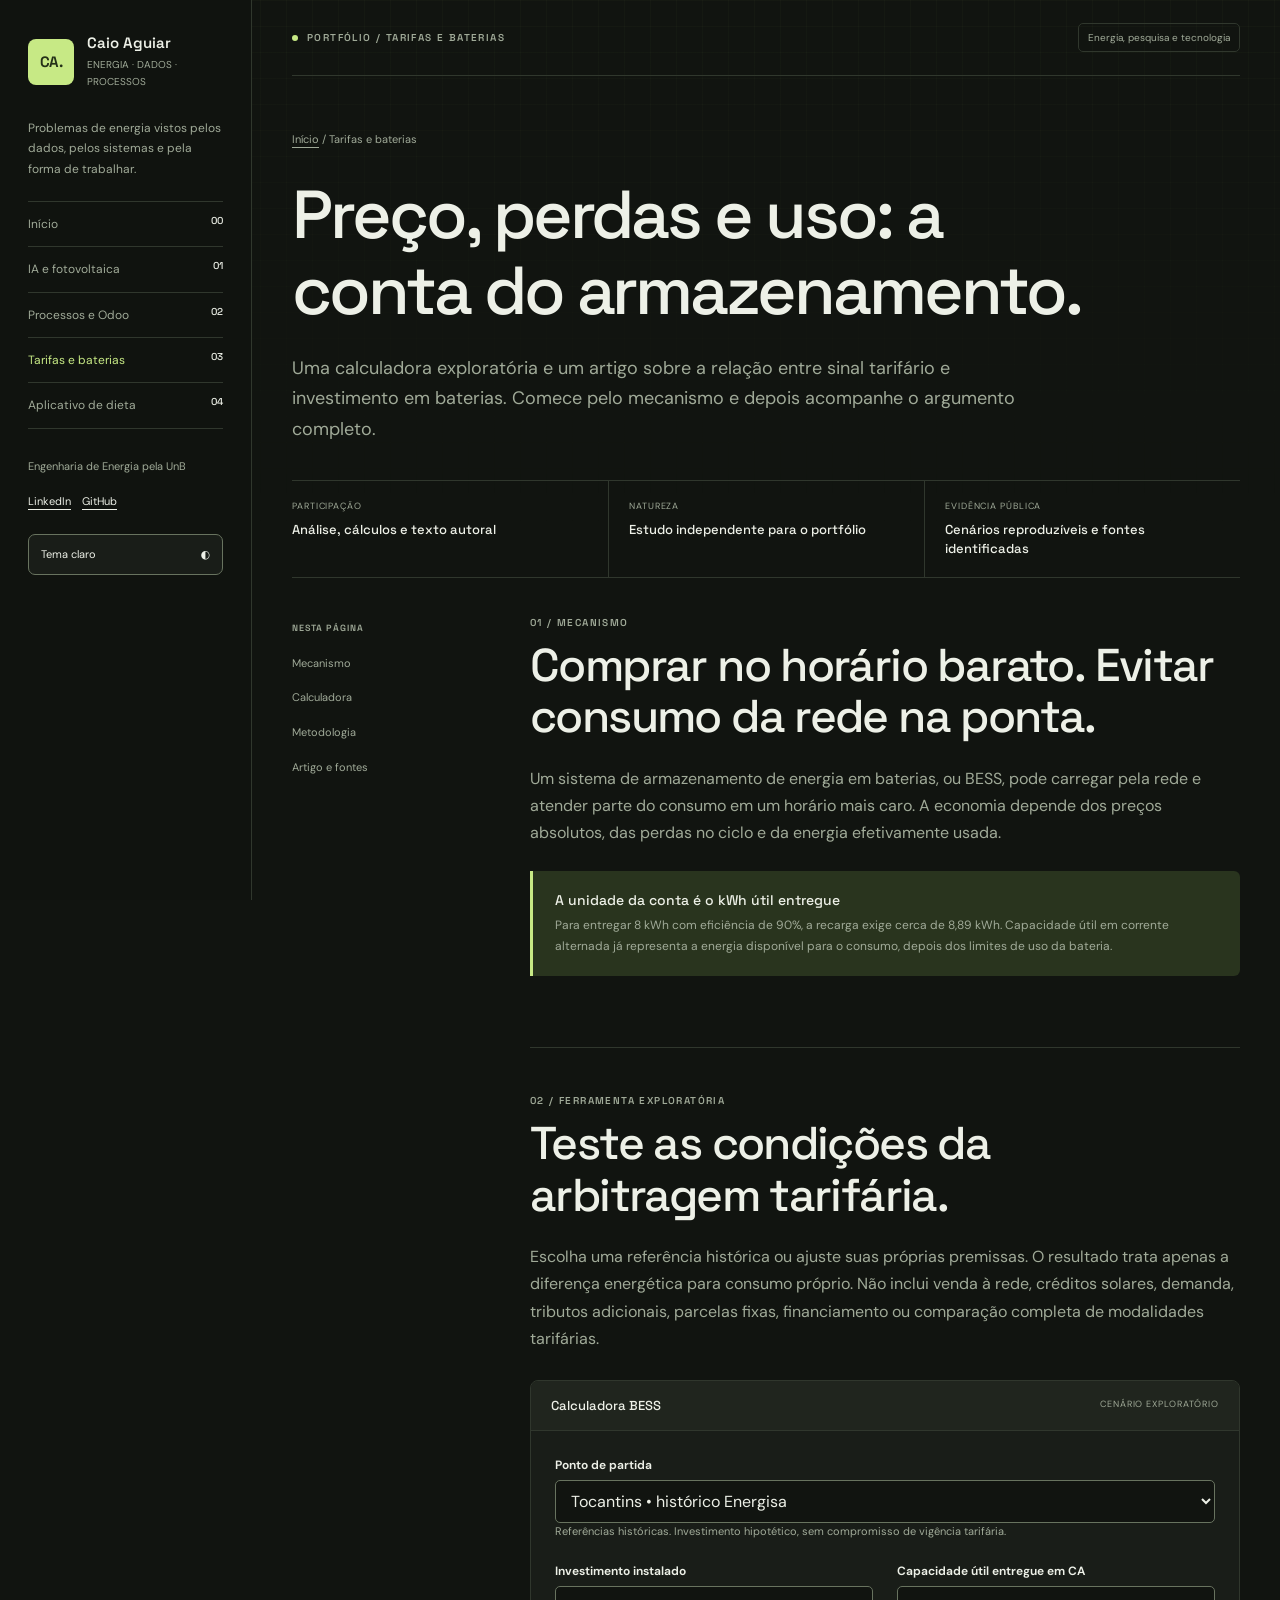
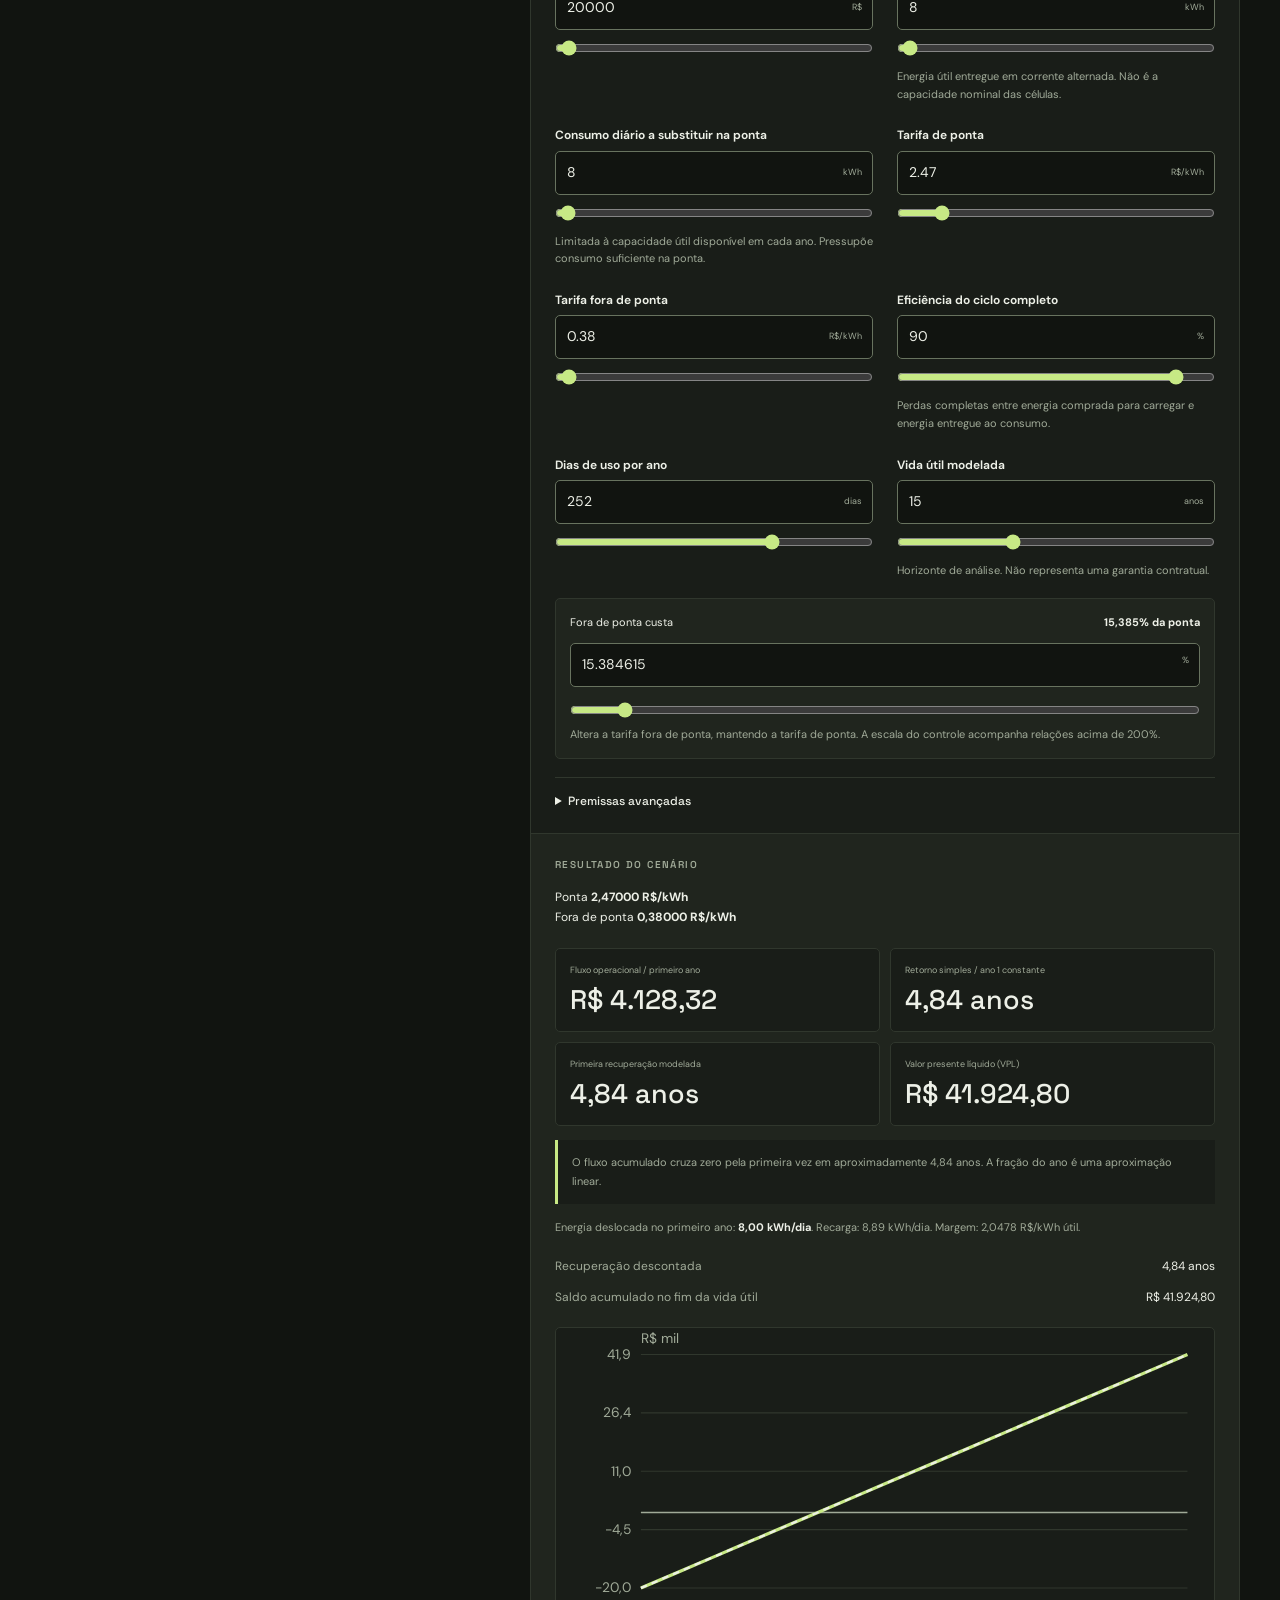
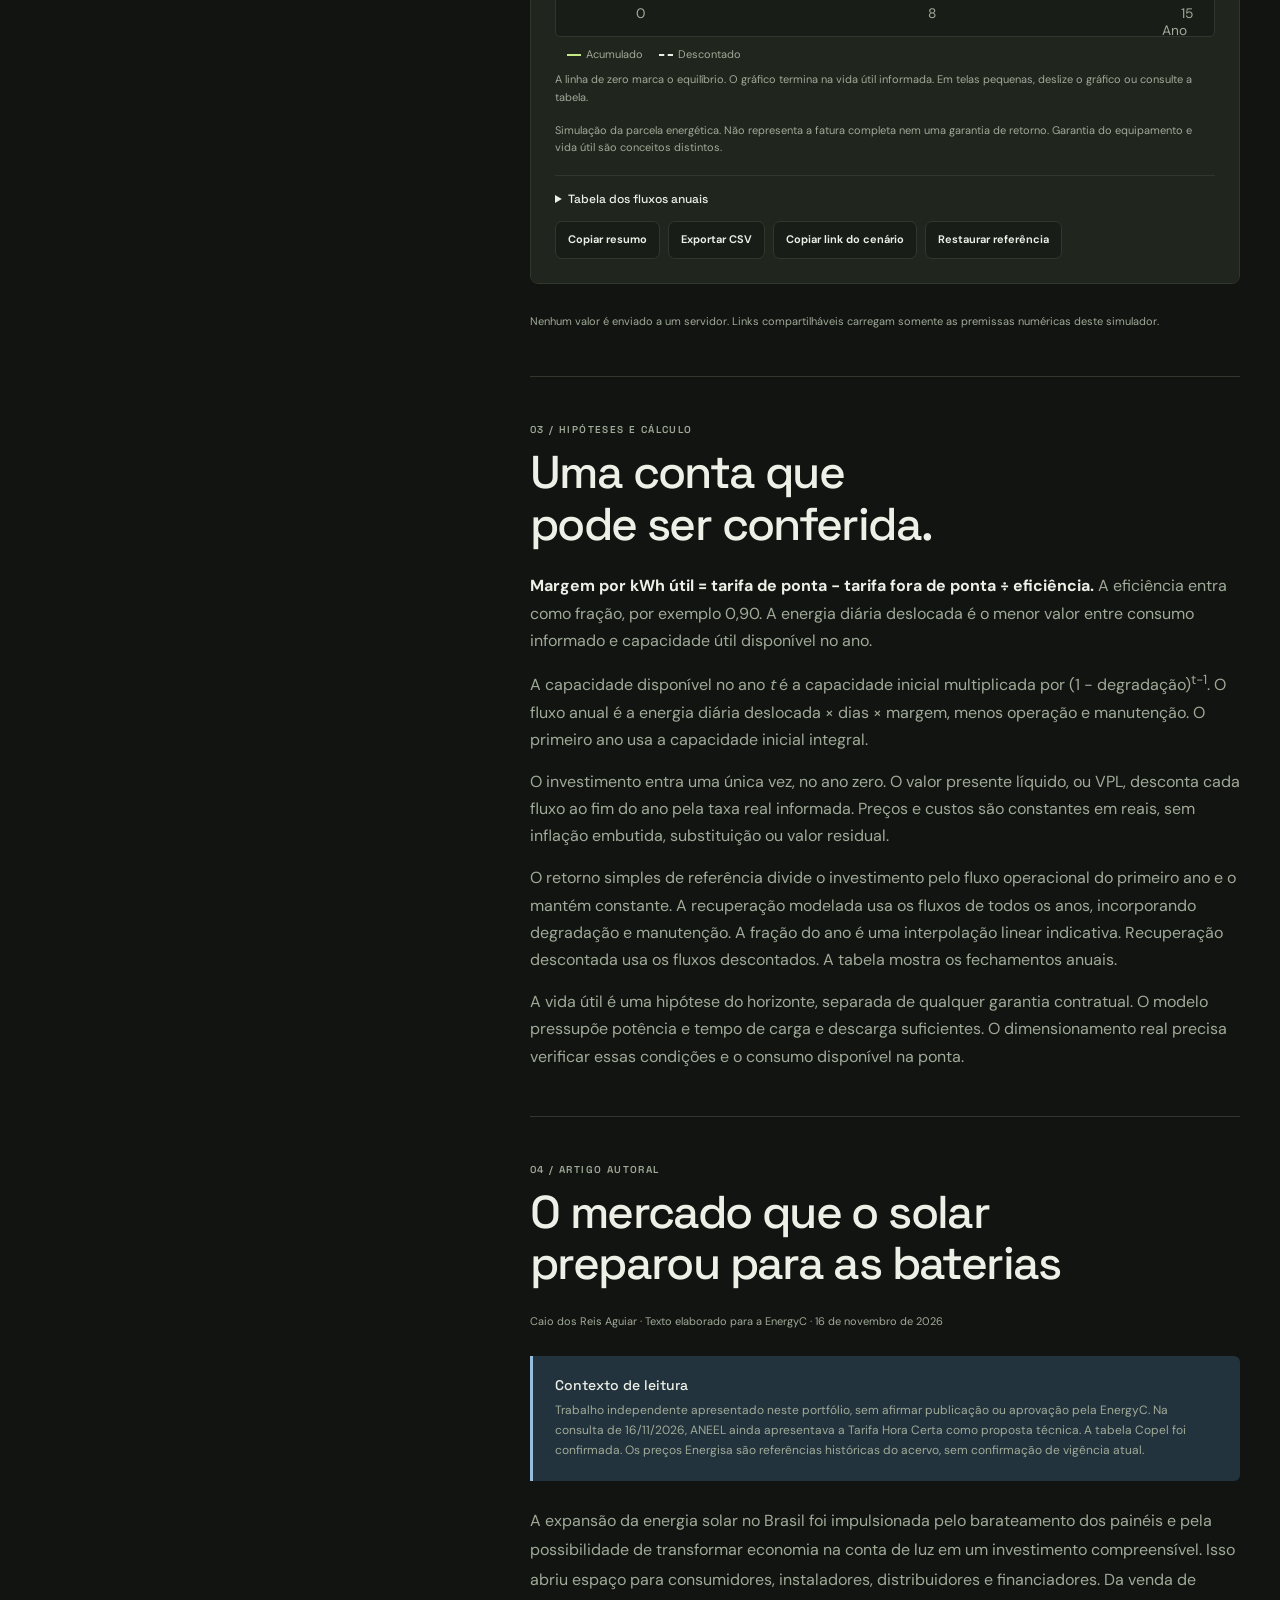
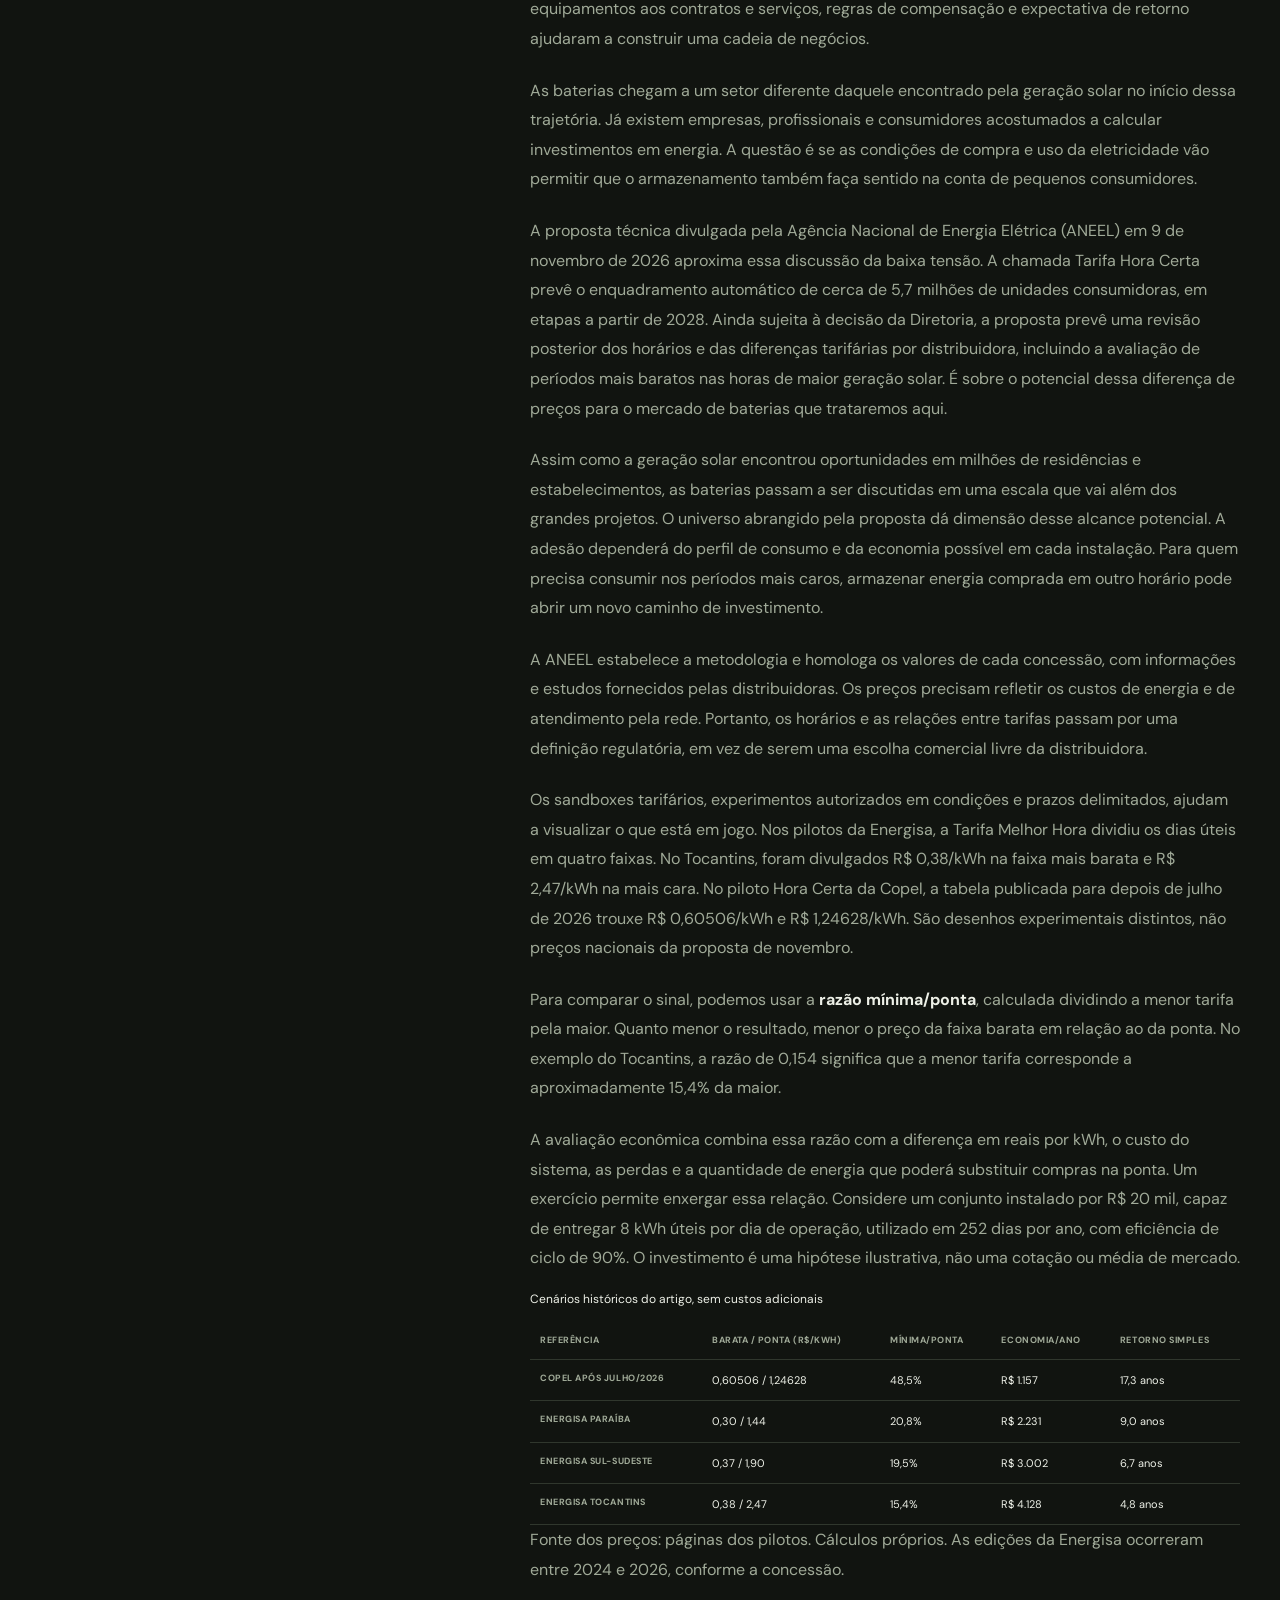
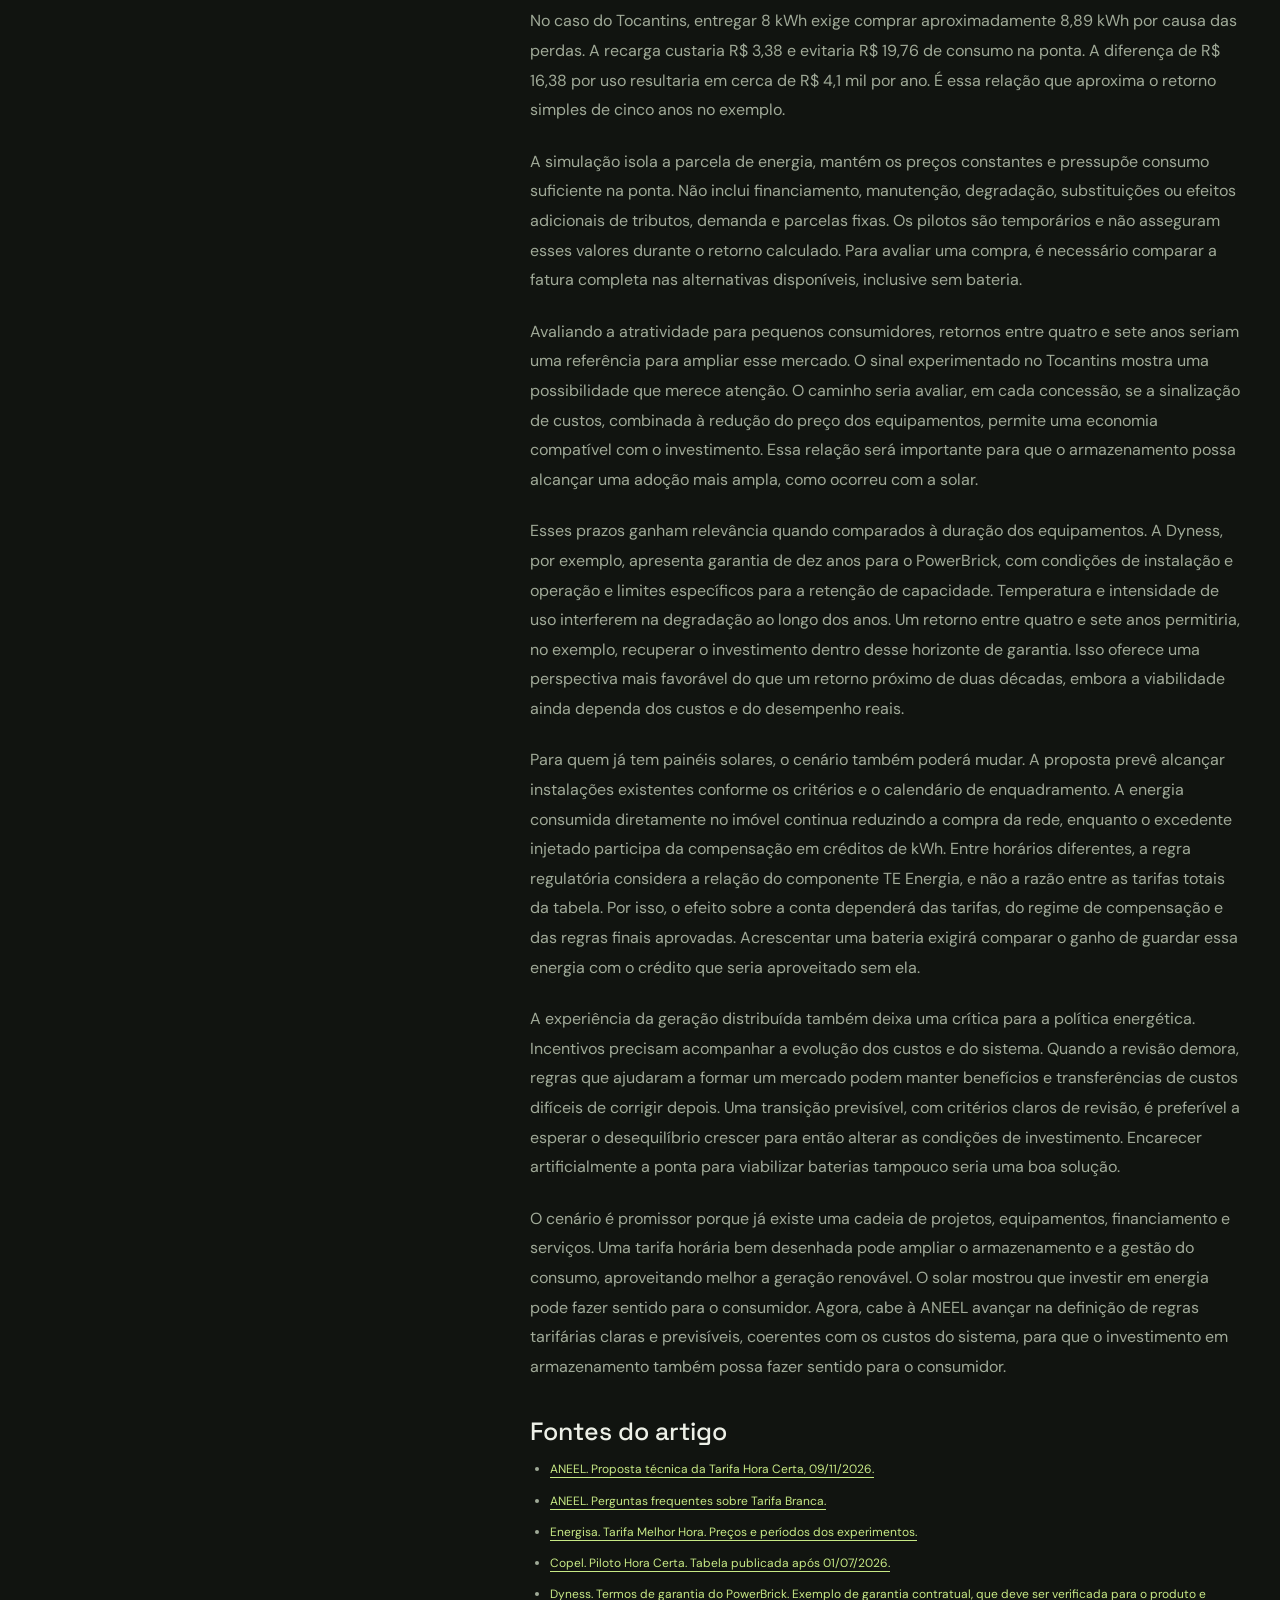
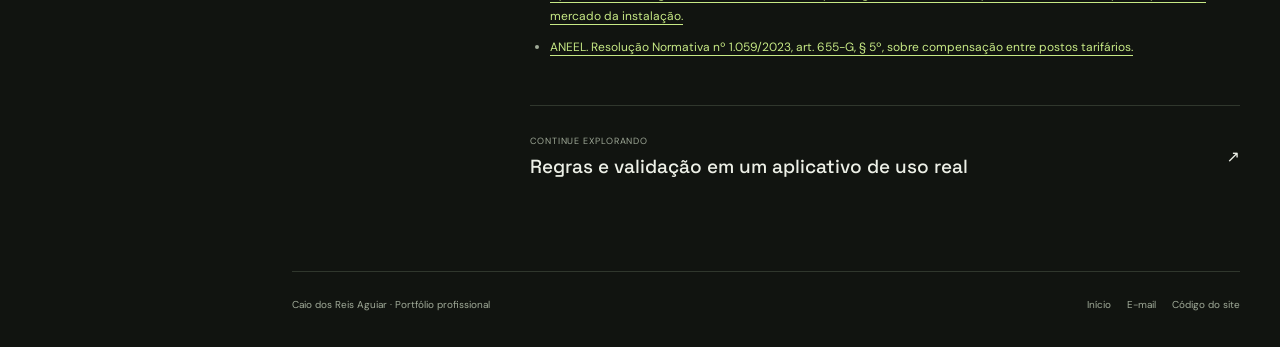
==== projetos/baterias/index.html @ cfe10cf1 "Build complete technical portfolio with four case studies and BESS calculator" ====
<!doctype html>
<html lang="pt-BR" data-theme="escuro"><head>
<meta charset="utf-8"><meta name="viewport" content="width=device-width, initial-scale=1">
<meta name="theme-color" content="#111410"><meta name="description" content="Calculadora exploratória de arbitragem tarifária e artigo autoral sobre o mercado de armazenamento de energia.">
<title>Tarifas e baterias | Caio Aguiar</title><meta property="og:title" content="Tarifas e baterias | Caio Aguiar"><meta property="og:description" content="Calculadora exploratória de arbitragem tarifária e artigo autoral sobre o mercado de armazenamento de energia.">
<meta property="og:type" content="website"><meta property="og:locale" content="pt_BR">
<meta property="og:image" content="https://caioaguiarkdw.github.io/assets/images/compartilhar.png">
<meta property="og:image:alt" content="Caio dos Reis Aguiar. Energia, dados, programação e processos.">
<meta name="twitter:card" content="summary_large_image">
<link rel="icon" href="../../assets/favicon.svg" type="image/svg+xml">
<script src="../../assets/theme.js"></script><link rel="stylesheet" href="../../assets/site.css">
<script src="../../assets/site.js" defer></script>
<script src="../../assets/bess.js" defer></script><script src="../../assets/calculator.js" defer></script>
</head><body><a class="skip-link" href="#main">Ir para o conteúdo</a>
<div class="mobile-header"><a class="brand" href="../../" aria-label="Caio Aguiar, início"><span class="brand-mark">CA.</span><strong>Caio Aguiar</strong></a><div class="mobile-actions"><button class="theme-button" data-theme-toggle type="button"><span>Tema claro</span><b aria-hidden="true">◐</b></button><button id="menu-toggle" class="icon-button" aria-controls="navigation" aria-expanded="false" aria-label="Abrir navegação">☰</button></div></div>
<div class="site-shell"><aside id="navigation" class="sidebar"><a class="brand" href="../../"><span class="brand-mark">CA.</span><span><strong>Caio Aguiar</strong><small>ENERGIA · DADOS · PROCESSOS</small></span></a>
<button id="nav-close" class="button small" type="button">Fechar navegação</button>
<p class="sidebar-summary">Problemas de energia vistos pelos dados, pelos sistemas e pela forma de trabalhar.</p><nav class="sidebar-nav" aria-label="Principal"><a href="../../" >Início <span>00</span></a><a href="../../projetos/tcc/" >IA e fotovoltaica<span>01</span></a><a href="../../projetos/odoo/" >Processos e Odoo<span>02</span></a><a href="../../projetos/baterias/" aria-current="page">Tarifas e baterias<span>03</span></a><a href="../../projetos/dieta/" >Aplicativo de dieta<span>04</span></a></nav>
<div class="sidebar-foot"><p>Engenharia de Energia pela UnB</p><div class="sidebar-links"><a href="https://www.linkedin.com/in/caio-aguiar-01919a236/">LinkedIn</a><a href="https://github.com/caioaguiarkdw">GitHub</a></div><button class="theme-button" data-theme-toggle type="button"><span>Tema claro</span><b aria-hidden="true">◐</b></button></div></aside>
<button class="nav-scrim" tabindex="-1" aria-label="Fechar navegação"></button>
<main id="main" class="site-main" tabindex="-1"><div class="content"><div class="topline"><p class="eyebrow dot">Portfólio / Tarifas e baterias</p><span class="status-pill">Energia, pesquisa e tecnologia</span></div><header class="project-hero"><div class="breadcrumbs"><a href="../../">Início</a> / Tarifas e baterias</div><h1>Preço, perdas e uso: a conta do armazenamento.</h1><p class="lead">Uma calculadora exploratória e um artigo sobre a relação entre sinal tarifário e investimento em baterias. Comece pelo mecanismo e depois acompanhe o argumento completo.</p><dl class="project-meta"><div><dt>Participação</dt><dd>Análise, cálculos e texto autoral</dd></div><div><dt>Natureza</dt><dd>Estudo independente para o portfólio</dd></div><div><dt>Evidência pública</dt><dd>Cenários reproduzíveis e fontes identificadas</dd></div></dl></header><div class="case-grid"><nav class="case-index" aria-label="Nesta página"><strong>NESTA PÁGINA</strong><a href="#mecanismo">Mecanismo</a><a href="#calculadora">Calculadora</a><a href="#metodologia">Metodologia</a><a href="#artigo">Artigo e fontes</a></nav><div class="case-content"><section class="case-section" id="mecanismo"><p class="eyebrow">01 / Mecanismo</p><h2>Comprar no horário barato. Evitar consumo da rede na ponta.</h2><p>Um sistema de armazenamento de energia em baterias, ou BESS, pode carregar pela rede e atender parte do consumo em um horário mais caro. A economia depende dos preços absolutos, das perdas no ciclo e da energia efetivamente usada.</p><div class="callout"><strong>A unidade da conta é o kWh útil entregue</strong><p>Para entregar 8 kWh com eficiência de 90%, a recarga exige cerca de 8,89 kWh. Capacidade útil em corrente alternada já representa a energia disponível para o consumo, depois dos limites de uso da bateria.</p></div></section><section class="case-section" id="calculadora"><p class="eyebrow">02 / Ferramenta exploratória</p><h2>Teste as condições da arbitragem tarifária.</h2><p>Escolha uma referência histórica ou ajuste suas próprias premissas. O resultado trata apenas a diferença energética para consumo próprio. Não inclui venda à rede, créditos solares, demanda, tributos adicionais, parcelas fixas, financiamento ou comparação completa de modalidades tarifárias.</p><div id="calculator" class="calculator"><div class="panel-head"><strong>Calculadora BESS</strong><span>CENÁRIO EXPLORATÓRIO</span></div><div class="calculator-grid"><form class="calculator-form" id="bess-form" novalidate><div class="scenario-select"><label for="scenario">Ponto de partida</label><select id="scenario"><option value="custom">Cenário personalizado</option></select><p class="help">Referências históricas. Investimento hipotético, sem compromisso de vigência tarifária.</p></div><div id="essential-fields" class="field-grid"></div><div class="ratio-control"><label for="ratio-number">Fora de ponta custa <strong><output id="ratio-label">15,385</output>% da ponta</strong></label><div class="input-unit"><input id="ratio-number" type="number" min="0" max="200000000" step="any" aria-label="Fora de ponta como porcentagem da ponta"><span>%</span></div><label class="sr-only" for="ratio-range">Ajustar relação fora de ponta / ponta</label><input id="ratio-range" type="range" min="0" max="200" step="any"><p class="help">Altera a tarifa fora de ponta, mantendo a tarifa de ponta. A escala do controle acompanha relações acima de 200%.</p></div><details><summary>Premissas avançadas</summary><div id="advanced-fields" class="field-grid"></div></details><p class="form-error" id="form-error" role="alert" hidden></p></form><div class="calculator-results" id="calculator-results" aria-live="polite"></div></div><noscript><p class="no-script">Ative JavaScript para usar a calculadora. A fórmula, os cenários históricos e o artigo continuam disponíveis abaixo.</p></noscript></div><p class="figure-caption">Nenhum valor é enviado a um servidor. Links compartilháveis carregam somente as premissas numéricas deste simulador.</p></section><section class="case-section" id="metodologia"><p class="eyebrow">03 / Hipóteses e cálculo</p><h2>Uma conta que pode ser conferida.</h2><p><strong>Margem por kWh útil = tarifa de ponta − tarifa fora de ponta ÷ eficiência.</strong> A eficiência entra como fração, por exemplo 0,90. A energia diária deslocada é o menor valor entre consumo informado e capacidade útil disponível no ano.</p><p>A capacidade disponível no ano <em>t</em> é a capacidade inicial multiplicada por (1 − degradação)<sup>t−1</sup>. O fluxo anual é a energia diária deslocada × dias × margem, menos operação e manutenção. O primeiro ano usa a capacidade inicial integral.</p><p>O investimento entra uma única vez, no ano zero. O valor presente líquido, ou VPL, desconta cada fluxo ao fim do ano pela taxa real informada. Preços e custos são constantes em reais, sem inflação embutida, substituição ou valor residual.</p><p>O retorno simples de referência divide o investimento pelo fluxo operacional do primeiro ano e o mantém constante. A recuperação modelada usa os fluxos de todos os anos, incorporando degradação e manutenção. A fração do ano é uma interpolação linear indicativa. Recuperação descontada usa os fluxos descontados. A tabela mostra os fechamentos anuais.</p><p>A vida útil é uma hipótese do horizonte, separada de qualquer garantia contratual. O modelo pressupõe potência e tempo de carga e descarga suficientes. O dimensionamento real precisa verificar essas condições e o consumo disponível na ponta.</p></section><section class="case-section" id="artigo"><p class="eyebrow">04 / Artigo autoral</p><h2>O mercado que o solar preparou para as baterias</h2><div class="article-meta">Caio dos Reis Aguiar · Texto elaborado para a EnergyC · 16 de novembro de 2026</div><div class="callout blue"><strong>Contexto de leitura</strong><p>Trabalho independente apresentado neste portfólio, sem afirmar publicação ou aprovação pela EnergyC. Na consulta de 16/11/2026, ANEEL ainda apresentava a Tarifa Hora Certa como proposta técnica. A tabela Copel foi confirmada. Os preços Energisa são referências históricas do acervo, sem confirmação de vigência atual.</p></div><div class="prose"><p>A expansão da energia solar no Brasil foi impulsionada pelo barateamento dos painéis e pela possibilidade de transformar economia na conta de luz em um investimento compreensível. Isso abriu espaço para consumidores, instaladores, distribuidores e financiadores. Da venda de equipamentos aos contratos e serviços, regras de compensação e expectativa de retorno ajudaram a construir uma cadeia de negócios.</p><p>As baterias chegam a um setor diferente daquele encontrado pela geração solar no início dessa trajetória. Já existem empresas, profissionais e consumidores acostumados a calcular investimentos em energia. A questão é se as condições de compra e uso da eletricidade vão permitir que o armazenamento também faça sentido na conta de pequenos consumidores.</p><p>A proposta técnica divulgada pela Agência Nacional de Energia Elétrica (ANEEL) em 9 de novembro de 2026 aproxima essa discussão da baixa tensão. A chamada Tarifa Hora Certa prevê o enquadramento automático de cerca de 5,7 milhões de unidades consumidoras, em etapas a partir de 2028. Ainda sujeita à decisão da Diretoria, a proposta prevê uma revisão posterior dos horários e das diferenças tarifárias por distribuidora, incluindo a avaliação de períodos mais baratos nas horas de maior geração solar. É sobre o potencial dessa diferença de preços para o mercado de baterias que trataremos aqui.</p><p>Assim como a geração solar encontrou oportunidades em milhões de residências e estabelecimentos, as baterias passam a ser discutidas em uma escala que vai além dos grandes projetos. O universo abrangido pela proposta dá dimensão desse alcance potencial. A adesão dependerá do perfil de consumo e da economia possível em cada instalação. Para quem precisa consumir nos períodos mais caros, armazenar energia comprada em outro horário pode abrir um novo caminho de investimento.</p><p>A ANEEL estabelece a metodologia e homologa os valores de cada concessão, com informações e estudos fornecidos pelas distribuidoras. Os preços precisam refletir os custos de energia e de atendimento pela rede. Portanto, os horários e as relações entre tarifas passam por uma definição regulatória, em vez de serem uma escolha comercial livre da distribuidora.</p><p>Os sandboxes tarifários, experimentos autorizados em condições e prazos delimitados, ajudam a visualizar o que está em jogo. Nos pilotos da Energisa, a Tarifa Melhor Hora dividiu os dias úteis em quatro faixas. No Tocantins, foram divulgados R$ 0,38/kWh na faixa mais barata e R$ 2,47/kWh na mais cara. No piloto Hora Certa da Copel, a tabela publicada para depois de julho de 2026 trouxe R$ 0,60506/kWh e R$ 1,24628/kWh. São desenhos experimentais distintos, não preços nacionais da proposta de novembro.</p><p>Para comparar o sinal, podemos usar a <strong>razão mínima/ponta</strong>, calculada dividindo a menor tarifa pela maior. Quanto menor o resultado, menor o preço da faixa barata em relação ao da ponta. No exemplo do Tocantins, a razão de 0,154 significa que a menor tarifa corresponde a aproximadamente 15,4% da maior.</p><p>A avaliação econômica combina essa razão com a diferença em reais por kWh, o custo do sistema, as perdas e a quantidade de energia que poderá substituir compras na ponta. Um exercício permite enxergar essa relação. Considere um conjunto instalado por R$ 20 mil, capaz de entregar 8 kWh úteis por dia de operação, utilizado em 252 dias por ano, com eficiência de ciclo de 90%. O investimento é uma hipótese ilustrativa, não uma cotação ou média de mercado.</p><div class="table-scroll" tabindex="0" role="region" aria-label="Cenários históricos do artigo"><table><caption>Cenários históricos do artigo, sem custos adicionais</caption><thead><tr><th scope="col">Referência</th><th scope="col">Barata / ponta (R$/kWh)</th><th scope="col">Mínima/ponta</th><th scope="col">Economia/ano</th><th scope="col">Retorno simples</th></tr></thead><tbody><tr><th scope="row">Copel após julho/2026</th><td>0,60506 / 1,24628</td><td>48,5%</td><td>R$ 1.157</td><td>17,3 anos</td></tr><tr><th scope="row">Energisa Paraíba</th><td>0,30 / 1,44</td><td>20,8%</td><td>R$ 2.231</td><td>9,0 anos</td></tr><tr><th scope="row">Energisa Sul-Sudeste</th><td>0,37 / 1,90</td><td>19,5%</td><td>R$ 3.002</td><td>6,7 anos</td></tr><tr><th scope="row">Energisa Tocantins</th><td>0,38 / 2,47</td><td>15,4%</td><td>R$ 4.128</td><td>4,8 anos</td></tr></tbody></table></div><p>Fonte dos preços: páginas dos pilotos. Cálculos próprios. As edições da Energisa ocorreram entre 2024 e 2026, conforme a concessão.</p><p>No caso do Tocantins, entregar 8 kWh exige comprar aproximadamente 8,89 kWh por causa das perdas. A recarga custaria R$ 3,38 e evitaria R$ 19,76 de consumo na ponta. A diferença de R$ 16,38 por uso resultaria em cerca de R$ 4,1 mil por ano. É essa relação que aproxima o retorno simples de cinco anos no exemplo.</p><p>A simulação isola a parcela de energia, mantém os preços constantes e pressupõe consumo suficiente na ponta. Não inclui financiamento, manutenção, degradação, substituições ou efeitos adicionais de tributos, demanda e parcelas fixas. Os pilotos são temporários e não asseguram esses valores durante o retorno calculado. Para avaliar uma compra, é necessário comparar a fatura completa nas alternativas disponíveis, inclusive sem bateria.</p><p>Avaliando a atratividade para pequenos consumidores, retornos entre quatro e sete anos seriam uma referência para ampliar esse mercado. O sinal experimentado no Tocantins mostra uma possibilidade que merece atenção. O caminho seria avaliar, em cada concessão, se a sinalização de custos, combinada à redução do preço dos equipamentos, permite uma economia compatível com o investimento. Essa relação será importante para que o armazenamento possa alcançar uma adoção mais ampla, como ocorreu com a solar.</p><p>Esses prazos ganham relevância quando comparados à duração dos equipamentos. A Dyness, por exemplo, apresenta garantia de dez anos para o PowerBrick, com condições de instalação e operação e limites específicos para a retenção de capacidade. Temperatura e intensidade de uso interferem na degradação ao longo dos anos. Um retorno entre quatro e sete anos permitiria, no exemplo, recuperar o investimento dentro desse horizonte de garantia. Isso oferece uma perspectiva mais favorável do que um retorno próximo de duas décadas, embora a viabilidade ainda dependa dos custos e do desempenho reais.</p><p>Para quem já tem painéis solares, o cenário também poderá mudar. A proposta prevê alcançar instalações existentes conforme os critérios e o calendário de enquadramento. A energia consumida diretamente no imóvel continua reduzindo a compra da rede, enquanto o excedente injetado participa da compensação em créditos de kWh. Entre horários diferentes, a regra regulatória considera a relação do componente TE Energia, e não a razão entre as tarifas totais da tabela. Por isso, o efeito sobre a conta dependerá das tarifas, do regime de compensação e das regras finais aprovadas. Acrescentar uma bateria exigirá comparar o ganho de guardar essa energia com o crédito que seria aproveitado sem ela.</p><p>A experiência da geração distribuída também deixa uma crítica para a política energética. Incentivos precisam acompanhar a evolução dos custos e do sistema. Quando a revisão demora, regras que ajudaram a formar um mercado podem manter benefícios e transferências de custos difíceis de corrigir depois. Uma transição previsível, com critérios claros de revisão, é preferível a esperar o desequilíbrio crescer para então alterar as condições de investimento. Encarecer artificialmente a ponta para viabilizar baterias tampouco seria uma boa solução.</p><p>O cenário é promissor porque já existe uma cadeia de projetos, equipamentos, financiamento e serviços. Uma tarifa horária bem desenhada pode ampliar o armazenamento e a gestão do consumo, aproveitando melhor a geração renovável. O solar mostrou que investir em energia pode fazer sentido para o consumidor. Agora, cabe à ANEEL avançar na definição de regras tarifárias claras e previsíveis, coerentes com os custos do sistema, para que o investimento em armazenamento também possa fazer sentido para o consumidor.</p><h3>Fontes do artigo</h3><ul class="source-list"><li><a href="https://www.gov.br/aneel/pt-br/assuntos/noticias/2026/tarifa-hora-certa-proposta-preve-enquadramento-automatico-de-consumidores-que-usam-mais-de-500-kwh-mes">ANEEL. Proposta técnica da Tarifa Hora Certa, 09/11/2026.</a></li><li><a href="https://www.gov.br/aneel/pt-br/assuntos/tarifas/tarifa-branca/perguntas-frequentes-sobre-tarifa-branca">ANEEL. Perguntas frequentes sobre Tarifa Branca.</a></li><li><a href="https://www.energisa.com.br/sobre-nos/inovacao/inovacao/tarifa-melhor-hora">Energisa. Tarifa Melhor Hora. Preços e períodos dos experimentos.</a></li><li><a href="https://www.copel.com/site/tarifa-hora-certa/">Copel. Piloto Hora Certa. Tabela publicada após 01/07/2026.</a></li><li><a href="https://mea.dyness.com/Public/Uploads/uploadfile/files/20250716/DynessWarrantyTermsPowerBrick.pdf">Dyness. Termos de garantia do PowerBrick. Exemplo de garantia contratual, que deve ser verificada para o produto e mercado da instalação.</a></li><li><a href="https://www2.aneel.gov.br/cedoc/pubren20231059.pdf">ANEEL. Resolução Normativa nº 1.059/2023, art. 655-G, § 5º, sobre compensação entre postos tarifários.</a></li></ul></div></section><a class="next-project" href="../../projetos/dieta/"><span><small>Continue explorando</small><strong>Regras e validação em um aplicativo de uso real</strong></span><span aria-hidden="true">↗</span></a></div></div>
<footer class="footer"><span>Caio dos Reis Aguiar · Portfólio profissional</span><nav aria-label="Rodapé"><a href="../../">Início</a><a href="mailto:caioaguiarkdw@gmail.com">E-mail</a><a href="https://github.com/caioaguiarkdw/caioaguiarkdw.github.io">Código do site</a></nav></footer></div></main></div>
<p id="announcement" class="sr-only" role="status" aria-live="polite"></p></body></html>
---- assets/site.css ----
@font-face {
  font-family: "DM Sans";
  src: url("./fonts/DM-Sans.woff2") format("woff2");
  font-weight: 100 1000;
  font-display: swap;
}

@font-face {
  font-family: "Space Grotesk";
  src: url("./fonts/Space-Grotesk.ttf") format("truetype");
  font-weight: 300 700;
  font-display: swap;
}

:root {
  color-scheme: dark;
  --bg: #111410;
  --surface: #191d18;
  --surface-2: #20251e;
  --surface-3: #272d24;
  --text: #edf0e7;
  --muted: #a0aa98;
  --line: #30372d;
  --control-line: #68735f;
  --lime: #c7e985;
  --lime-ink: #243018;
  --lime-soft: #29341e;
  --coral: #f0a789;
  --coral-soft: #3b2a22;
  --blue: #95bddc;
  --blue-soft: #23333d;
  --danger: #f4a59d;
  --shadow: 0 24px 80px rgb(0 0 0 / 20%);
  --grid: rgb(199 233 133 / 5%);
  --max: 1120px;
  --sidebar: 252px;
}

html[data-theme="claro"] {
  color-scheme: light;
  --bg: #f1f5f3;
  --surface: #ffffff;
  --surface-2: #e8efeb;
  --surface-3: #dde7e1;
  --text: #203832;
  --muted: #53665e;
  --lime: #36591d;
  --accent-text: #36591d;
  --line: #d4e0d8;
  --control-line: #728378;
  --lime-ink: #2f4c1d;
  --lime-soft: #e5f1d2;
  --coral-soft: #fae9e1;
  --blue-soft: #e3eef5;
  --danger: #9e3c38;
  --shadow: 0 24px 80px rgb(28 56 45 / 8%);
  --grid: rgb(47 76 29 / 6%);
}

* { box-sizing: border-box; }
html { scroll-behavior: smooth; scroll-padding-top: 28px; }
body {
  margin: 0;
  background: var(--bg);
  color: var(--text);
  font-family: "DM Sans", system-ui, sans-serif;
  font-size: 16px;
  line-height: 1.7;
  text-rendering: optimizeLegibility;
}
body::before {
  content: "";
  position: fixed;
  inset: 0;
  pointer-events: none;
  background-image: linear-gradient(var(--grid) 1px, transparent 1px), linear-gradient(90deg, var(--grid) 1px, transparent 1px);
  background-size: 26px 26px;
  mask-image: linear-gradient(to bottom, #000, transparent 62%);
  opacity: .55;
  z-index: -1;
}
button, input, select, textarea { font: inherit; }
button { color: inherit; }
a { color: inherit; text-decoration: none; }
img, svg { display: block; max-width: 100%; }
img { height: auto; }
h1, h2, h3, h4, p, figure, blockquote, dl, dd { margin: 0; }
h1, h2, h3, h4, .display {
  font-family: "Space Grotesk", system-ui, sans-serif;
  line-height: 1.12;
  text-wrap: balance;
}
ul, ol { margin: 0; }
button, a, input, select, textarea { outline-offset: 4px; }
:focus-visible { outline: 2px solid var(--lime); }
::selection { background: var(--lime); color: #1e2916; }
[hidden] { display: none !important; }
.sr-only {
  position: absolute;
  width: 1px;
  height: 1px;
  padding: 0;
  margin: -1px;
  overflow: hidden;
  clip: rect(0, 0, 0, 0);
  white-space: nowrap;
  border: 0;
}
.skip-link {
  position: fixed;
  top: -80px;
  left: 16px;
  padding: 12px 16px;
  background: var(--lime);
  color: var(--lime-ink);
  z-index: 100;
  border-radius: 6px;
  font-weight: 700;
}
.skip-link:focus { top: 16px; }

.site-shell { display: grid; grid-template-columns: var(--sidebar) minmax(0, 1fr); min-height: 100vh; }
.sidebar {
  position: sticky;
  top: 0;
  height: 100vh;
  padding: 34px 28px;
  border-right: 1px solid var(--line);
  background: color-mix(in srgb, var(--bg) 93%, transparent);
  backdrop-filter: blur(18px);
  z-index: 30;
  overflow-y: auto;
}
.brand { display: flex; gap: 13px; align-items: center; }
.brand-mark {
  width: 46px;
  height: 46px;
  display: grid;
  place-items: center;
  background: var(--lime);
  color: #243018;
  border-radius: 8px;
  font: 650 15px "Space Grotesk", sans-serif;
  letter-spacing: -.05em;
  flex: 0 0 auto;
}
.brand strong { display: block; font: 600 15px/1.25 "Space Grotesk", sans-serif; }
.brand small { display: block; color: var(--muted); font-size: 10px; margin-top: 3px; }
.sidebar-summary { margin: 28px 0 22px; color: var(--muted); font-size: 12px; line-height: 1.7; }
.sidebar-nav { border-top: 1px solid var(--line); }
.sidebar-nav a {
  display: flex;
  justify-content: space-between;
  gap: 12px;
  padding: 12px 0;
  border-bottom: 1px solid var(--line);
  color: var(--muted);
  font-size: 12px;
}
.sidebar-nav a:hover, .sidebar-nav a[aria-current="page"] { color: var(--lime); }
.sidebar-nav span { color: var(--text); font: 500 10px "Space Grotesk", sans-serif; }
.sidebar-foot { margin-top: 28px; }
.sidebar-foot p { color: var(--muted); font-size: 11px; }
.sidebar-links { display: flex; flex-wrap: wrap; gap: 11px; margin-top: 16px; }
.sidebar-links a { font-size: 11px; text-decoration: underline; text-underline-offset: 4px; }
.theme-button {
  width: 100%;
  display: flex;
  align-items: center;
  justify-content: space-between;
  gap: 12px;
  margin-top: 24px;
  padding: 10px 12px;
  border: 1px solid var(--line);
  border-radius: 7px;
  background: var(--surface);
  cursor: pointer;
  font-size: 11px;
}
.theme-button .theme-icon { font-size: 18px; line-height: 1; }

.mobile-header {
  display: none;
  position: sticky;
  top: 0;
  z-index: 25;
  align-items: center;
  justify-content: space-between;
  gap: 14px;
  padding: 11px 18px;
  background: color-mix(in srgb, var(--bg) 92%, transparent);
  backdrop-filter: blur(18px);
  border-bottom: 1px solid var(--line);
}
.mobile-header .brand-mark { width: 38px; height: 38px; font-size: 12px; }
.mobile-actions { display: flex; gap: 8px; }
.icon-button {
  width: 40px;
  height: 40px;
  display: grid;
  place-items: center;
  border: 1px solid var(--line);
  border-radius: 7px;
  background: var(--surface);
  cursor: pointer;
}
.nav-scrim { display: none; }

.site-main { min-width: 0; }
.content { width: min(calc(100% - 80px), var(--max)); margin: 0 auto; }
.topline {
  min-height: 76px;
  display: flex;
  justify-content: space-between;
  align-items: center;
  gap: 24px;
  border-bottom: 1px solid var(--line);
}
.eyebrow {
  color: var(--muted);
  font: 600 10px/1.4 "Space Grotesk", sans-serif;
  letter-spacing: .14em;
  text-transform: uppercase;
}
.eyebrow.dot::before { content: ""; width: 6px; height: 6px; display: inline-block; margin-right: 9px; background: var(--lime); border-radius: 50%; }
.status-pill {
  padding: 5px 9px;
  border: 1px solid var(--line);
  border-radius: 5px;
  color: var(--muted);
  font-size: 10px;
  white-space: nowrap;
}
.hero { padding: 72px 0 56px; }
.hero-grid { display: grid; grid-template-columns: minmax(0, 1.35fr) minmax(280px, .65fr); gap: 64px; align-items: end; }
.hero h1 { max-width: 820px; font-size: clamp(44px, 6vw, 82px); font-weight: 520; letter-spacing: -.052em; }
.hero h1 span, .accent { color: var(--lime); }
.hero-lead { max-width: 700px; margin-top: 26px; color: var(--muted); font-size: clamp(16px, 1.6vw, 19px); line-height: 1.75; }
.hero-note { border-left: 1px solid var(--lime); padding-left: 20px; color: var(--muted); font-size: 13px; }
.hero-note strong { display: block; color: var(--text); margin-bottom: 6px; font: 500 14px "Space Grotesk", sans-serif; }
.actions { display: flex; flex-wrap: wrap; gap: 12px; margin-top: 32px; }
.button {
  min-height: 44px;
  display: inline-flex;
  align-items: center;
  justify-content: center;
  gap: 14px;
  padding: 10px 16px;
  border: 1px solid var(--line);
  border-radius: 7px;
  background: var(--surface);
  color: var(--text);
  cursor: pointer;
  font-size: 12px;
  font-weight: 650;
}
.button.primary { border-color: var(--lime); background: var(--lime); color: #243018; }
.button:hover { border-color: var(--lime); }
.button.small { min-height: 38px; padding: 8px 12px; font-size: 11px; }
.text-link { color: var(--lime); text-decoration: underline; text-underline-offset: 5px; }

.section { padding: 62px 0; border-top: 1px solid var(--line); }
.section-heading { display: grid; grid-template-columns: minmax(0, .75fr) minmax(300px, 1.25fr); gap: 48px; margin-bottom: 32px; }
.section-heading h2 { margin-top: 10px; font-size: clamp(31px, 4vw, 49px); font-weight: 500; letter-spacing: -.035em; }
.section-heading > p { align-self: end; color: var(--muted); max-width: 650px; }
.project-list { border-top: 1px solid var(--line); }
.project-row {
  display: grid;
  grid-template-columns: 42px minmax(220px, .8fr) minmax(280px, 1.2fr) 38px;
  gap: 22px;
  align-items: start;
  padding: 27px 0;
  border-bottom: 1px solid var(--line);
}
.project-number { color: var(--lime); font: 600 10px "Space Grotesk", sans-serif; padding-top: 6px; }
.project-row h3 { font-size: 22px; font-weight: 500; letter-spacing: -.02em; }
.project-row h3 small { display: block; margin-bottom: 7px; color: var(--muted); font: 600 9px "Space Grotesk", sans-serif; letter-spacing: .12em; text-transform: uppercase; }
.project-row p { color: var(--muted); font-size: 13px; }
.arrow-link { width: 36px; height: 36px; display: grid; place-items: center; border: 1px solid var(--line); border-radius: 5px; }
.project-row:hover .arrow-link { border-color: var(--lime); color: var(--lime); }
.tags { display: flex; flex-wrap: wrap; gap: 7px; margin-top: 13px; }
.tag { padding: 3px 7px; border: 1px solid var(--line); border-radius: 4px; color: var(--muted); font-size: 9px; }

.system-card {
  display: grid;
  grid-template-columns: 1fr 1fr;
  gap: 34px;
  padding: 30px;
  border: 1px solid var(--line);
  background: var(--surface);
  border-radius: 8px;
  box-shadow: var(--shadow);
}
.system-card h3 { font-size: 25px; font-weight: 500; margin: 12px 0; }
.system-card p { color: var(--muted); font-size: 13px; }
.flow-diagram { padding: 20px; border: 1px solid var(--line); border-radius: 6px; background: var(--surface-2); }
.flow-node { display: flex; justify-content: space-between; gap: 16px; padding: 10px 12px; border: 1px solid var(--line); border-radius: 4px; background: var(--surface); font-size: 12px; }
.flow-node small { color: var(--muted); }
.flow-arrow { display: block; padding: 3px 0; text-align: center; color: var(--muted); }
.evidence-grid { display: grid; grid-template-columns: repeat(3, 1fr); gap: 14px; }
.evidence-card { padding: 22px; border: 1px solid var(--line); border-radius: 7px; background: var(--surface); }
.evidence-card strong { display: block; margin-bottom: 8px; font: 500 17px "Space Grotesk", sans-serif; }
.evidence-card p { color: var(--muted); font-size: 12px; }
.timeline { display: grid; gap: 0; border-top: 1px solid var(--line); }
.timeline-row { display: grid; grid-template-columns: 150px 1fr; gap: 30px; padding: 22px 0; border-bottom: 1px solid var(--line); }
.timeline-row time { color: var(--lime); font: 600 10px "Space Grotesk", sans-serif; }
.timeline-row strong { display: block; font-family: "Space Grotesk", sans-serif; font-weight: 500; }
.timeline-row p { color: var(--muted); font-size: 13px; margin-top: 6px; }

.project-hero { padding: 54px 0 38px; }
.breadcrumbs { color: var(--muted); font-size: 11px; margin-bottom: 28px; }
.breadcrumbs a { text-decoration: underline; text-underline-offset: 4px; }
.project-hero h1 { max-width: 900px; font-size: clamp(40px, 5.3vw, 70px); font-weight: 520; letter-spacing: -.045em; }
.project-hero .lead { max-width: 760px; margin-top: 24px; color: var(--muted); font-size: 18px; }
.project-meta { display: grid; grid-template-columns: repeat(3, 1fr); margin-top: 36px; border-top: 1px solid var(--line); border-bottom: 1px solid var(--line); }
.project-meta div { padding: 18px 20px 18px 0; }
.project-meta div + div { border-left: 1px solid var(--line); padding-left: 20px; }
.project-meta dt { color: var(--muted); font-size: 9px; letter-spacing: .1em; text-transform: uppercase; }
.project-meta dd { margin-top: 5px; font: 500 13px/1.5 "Space Grotesk", sans-serif; }
.case-grid { display: grid; grid-template-columns: 190px minmax(0, 1fr); gap: 48px; padding-bottom: 64px; }
.case-index { position: sticky; top: 28px; align-self: start; padding-top: 6px; }
.case-index strong { display: block; margin-bottom: 12px; color: var(--muted); font: 600 9px "Space Grotesk", sans-serif; letter-spacing: .12em; }
.case-index a { display: block; padding: 8px 0; color: var(--muted); font-size: 11px; }
.case-index a:hover { color: var(--lime); }
.case-content { min-width: 0; }
.case-section { padding: 46px 0; border-top: 1px solid var(--line); }
.case-section:first-child { border-top: 0; padding-top: 0; }
.case-section h2 { margin: 10px 0 22px; max-width: 780px; font-size: clamp(30px, 4vw, 46px); font-weight: 500; letter-spacing: -.035em; }
.case-section h3 { margin: 28px 0 10px; font-size: 22px; font-weight: 500; }
.case-section > p, .prose p { max-width: 780px; color: var(--muted); }
.case-section > p + p, .prose p + p { margin-top: 15px; }
.stats { display: grid; grid-template-columns: repeat(3, 1fr); gap: 12px; margin: 28px 0; }
.stat { padding: 20px; border: 1px solid var(--line); background: var(--surface); border-radius: 6px; }
.stat strong { display: block; color: var(--lime); font: 500 34px "Space Grotesk", sans-serif; }
.stat span { color: var(--muted); font-size: 11px; }
.method-list { margin-top: 25px; border-top: 1px solid var(--line); }
.method-step { display: grid; grid-template-columns: 38px 1fr; gap: 16px; padding: 20px 0; border-bottom: 1px solid var(--line); }
.method-step > span { color: var(--lime); font: 600 10px "Space Grotesk", sans-serif; padding-top: 4px; }
.method-step strong { font-family: "Space Grotesk", sans-serif; font-weight: 500; }
.method-step p { color: var(--muted); font-size: 13px; margin-top: 5px; }
.callout { margin: 25px 0; padding: 20px 22px; border-left: 3px solid var(--lime); background: var(--lime-soft); border-radius: 0 6px 6px 0; }
.callout.coral { border-left-color: var(--coral); background: var(--coral-soft); }
.callout.blue { border-left-color: var(--blue); background: var(--blue-soft); }
.callout strong { display: block; margin-bottom: 6px; font: 500 14px "Space Grotesk", sans-serif; }
.callout p { color: var(--muted); font-size: 12px; }

.figure-switcher { margin: 26px 0; }
.figure-tabs { display: flex; gap: 8px; margin-bottom: 12px; }
.figure-tabs button { padding: 8px 12px; border: 1px solid var(--line); border-radius: 5px; background: var(--surface); cursor: pointer; font-size: 11px; }
.figure-tabs button[aria-pressed="true"] { border-color: var(--lime); color: var(--lime); }
.academic-figure { position: relative; padding: 16px; border: 1px solid var(--line); border-radius: 7px; background: #f7f8f4; overflow: hidden; }
.academic-figure img { width: 100%; max-height: 660px; object-fit: contain; }
.academic-figure button { position: absolute; right: 24px; top: 24px; }
.figure-caption { margin-top: 11px; color: var(--muted); font-size: 11px; }
dialog {
  width: min(1180px, calc(100% - 32px));
  max-height: calc(100vh - 32px);
  padding: 18px;
  border: 1px solid var(--line);
  border-radius: 8px;
  background: var(--surface);
  color: var(--text);
}
dialog::backdrop { background: rgb(0 0 0 / 78%); }
.image-dialog header { display: flex; align-items: center; justify-content: space-between; gap: 15px; margin-bottom: 12px; }
.image-dialog img { width: 100%; max-height: calc(100vh - 110px); object-fit: contain; background: #f7f8f4; }

.interactive-panel { margin: 28px 0; border: 1px solid var(--line); border-radius: 8px; background: var(--surface); overflow: hidden; }
.panel-head { display: flex; justify-content: space-between; gap: 18px; padding: 16px 20px; border-bottom: 1px solid var(--line); background: var(--surface-2); }
.panel-head strong { font: 500 13px "Space Grotesk", sans-serif; }
.panel-head span { color: var(--muted); font-size: 9px; letter-spacing: .1em; }
.process-demo { display: grid; grid-template-columns: 220px 1fr; min-height: 360px; }
.process-steps { padding: 14px; border-right: 1px solid var(--line); }
.process-steps button { width: 100%; display: flex; gap: 11px; align-items: center; padding: 11px; border: 0; border-radius: 5px; background: transparent; color: var(--muted); cursor: pointer; text-align: left; font-size: 11px; }
.process-steps button span { width: 23px; height: 23px; display: grid; place-items: center; border: 1px solid var(--line); border-radius: 4px; font-size: 9px; }
.process-steps button[aria-selected="true"] { background: var(--lime-soft); color: var(--text); }
.process-steps button[aria-selected="true"] span { border-color: var(--lime); color: var(--lime); }
.process-stage { padding: 24px; }
.process-stage h3 { margin: 0 0 10px; }
.process-stage > p { color: var(--muted); font-size: 13px; }
.fake-record { display: grid; grid-template-columns: repeat(2, 1fr); gap: 10px; margin-top: 20px; }
.fake-record div { padding: 12px; border: 1px solid var(--line); border-radius: 5px; background: var(--surface-2); }
.fake-record small { display: block; color: var(--muted); font-size: 9px; }
.fake-record strong { display: block; margin-top: 3px; font: 500 12px "Space Grotesk", sans-serif; }

.architecture { display: grid; grid-template-columns: repeat(3, 1fr); gap: 12px; margin: 26px 0; }
.arch-box { position: relative; padding: 20px; border: 1px solid var(--line); border-radius: 6px; background: var(--surface); }
.arch-box:not(:last-child)::after { content: "→"; position: absolute; right: -11px; top: 50%; color: var(--lime); z-index: 2; }
.arch-box small { color: var(--lime); font: 600 9px "Space Grotesk", sans-serif; }
.arch-box h3 { margin: 8px 0; font-size: 17px; }
.arch-box p { color: var(--muted); font-size: 11px; }
.diet-demo { display: grid; grid-template-columns: 1fr 270px; gap: 24px; padding: 24px; }
.demo-control + .demo-control { margin-top: 19px; }
.demo-control label { display: flex; justify-content: space-between; gap: 16px; font-size: 12px; }
.demo-control small { display: block; color: var(--muted); font-size: 9px; }
.demo-control input[type="range"] { width: 100%; margin-top: 9px; accent-color: var(--lime); }
.diet-summary { padding: 20px; border: 1px solid var(--line); border-radius: 6px; background: var(--surface-2); }
.diet-summary .kcal { margin: 12px 0; font: 500 35px "Space Grotesk", sans-serif; }
.diet-summary .kcal small { color: var(--muted); font: 400 11px "DM Sans", sans-serif; }
.diet-summary dl { display: grid; grid-template-columns: 1fr auto; gap: 8px 16px; font-size: 11px; }
.diet-summary dt { color: var(--muted); }
.demo-footer { display: flex; gap: 8px; padding: 0 24px 24px; }

.calculator { margin: 28px 0; border: 1px solid var(--line); border-radius: 8px; background: var(--surface); overflow: hidden; }
.calculator-grid { display: grid; grid-template-columns: minmax(0, 1fr); }
.calculator-form { padding: 24px; border-right: 1px solid var(--line); }
.calculator-results { padding: 24px; background: var(--surface-2); }
.scenario-select { margin-bottom: 20px; }
.field-grid { display: grid; grid-template-columns: 1fr 1fr; gap: 14px; }
.field { min-width: 0; }
.field.full { grid-column: 1 / -1; }
.field label, .scenario-select label { display: block; margin-bottom: 5px; font-size: 11px; font-weight: 650; }
.field .help { display: block; color: var(--muted); font-size: 9px; line-height: 1.45; margin-top: 4px; }
.input-unit { position: relative; }
.input-unit input, select {
  width: 100%;
  min-height: 42px;
  padding: 9px 42px 9px 11px;
  border: 1px solid var(--line);
  border-radius: 5px;
  background: var(--bg);
  color: var(--text);
}
.input-unit span { position: absolute; right: 11px; top: 50%; transform: translateY(-50%); color: var(--muted); font-size: 9px; pointer-events: none; }
select { padding-right: 30px; }
.ratio-control { margin: 18px 0; padding: 14px; border: 1px solid var(--line); border-radius: 5px; background: var(--surface-2); }
.ratio-control label { display: flex; justify-content: space-between; gap: 12px; font-size: 11px; }
.ratio-control input { width: 100%; margin: 12px 0 3px; accent-color: var(--lime); }
.ratio-control strong { color: var(--lime); }
details { margin-top: 18px; border-top: 1px solid var(--line); padding-top: 15px; }
summary { cursor: pointer; font: 500 12px "Space Grotesk", sans-serif; }
details .field-grid { margin-top: 16px; }
.form-error { margin-top: 14px; padding: 10px 12px; border: 1px solid var(--danger); color: var(--danger); border-radius: 5px; font-size: 11px; }
.result-cards { display: grid; grid-template-columns: repeat(2, 1fr); gap: 10px; }
.result-card { padding: 14px; border: 1px solid var(--line); border-radius: 5px; background: var(--surface); }
.result-card small { display: block; color: var(--muted); font-size: 9px; }
.result-card strong { display: block; margin-top: 4px; font: 500 clamp(18px, 2.2vw, 27px) "Space Grotesk", sans-serif; }
.result-interpretation { margin: 14px 0; padding: 13px 14px; border-left: 3px solid var(--lime); background: var(--surface); color: var(--muted); font-size: 11px; }
.cash-chart { margin-top: 18px; border: 1px solid var(--line); border-radius: 5px; background: var(--surface); overflow: hidden; }
.cash-chart svg { width: 100%; height: auto; }
.chart-legend { display: flex; gap: 16px; padding: 8px 12px; color: var(--muted); font-size: 9px; }
.legend-line { width: 14px; height: 2px; display: inline-block; margin-right: 5px; vertical-align: middle; background: var(--lime); }
.legend-line.zero { background: var(--muted); }
.calculator-actions { display: flex; flex-wrap: wrap; gap: 8px; margin-top: 14px; }
.table-scroll { overflow-x: auto; margin-top: 15px; }
table { width: 100%; border-collapse: collapse; font-size: 11px; }
th, td { padding: 10px; border-bottom: 1px solid var(--line); text-align: left; vertical-align: top; }
th { color: var(--muted); font-size: 9px; letter-spacing: .06em; text-transform: uppercase; }
.article-header { margin-bottom: 30px; padding-bottom: 26px; border-bottom: 1px solid var(--line); }
.article-header h2 { font-size: clamp(34px, 5vw, 57px); }
.article-meta { color: var(--muted); font-size: 11px; margin-top: 12px; }
.prose { max-width: 790px; }
.prose h3 { margin: 36px 0 13px; font-size: 25px; }
.prose a { color: var(--lime); text-decoration: underline; text-underline-offset: 4px; }
.prose .table-scroll { max-width: 100%; }
.source-list { padding-left: 20px; color: var(--muted); font-size: 12px; }
.source-list li + li { margin-top: 9px; }

.next-project { display: flex; justify-content: space-between; align-items: center; gap: 24px; padding: 28px 0; border-top: 1px solid var(--line); }
.next-project small { display: block; color: var(--muted); font-size: 9px; text-transform: uppercase; letter-spacing: .1em; }
.next-project strong { display: block; margin-top: 5px; font: 500 19px "Space Grotesk", sans-serif; }
.contact { display: grid; grid-template-columns: 1fr auto; gap: 40px; align-items: center; padding: 55px 0; border-top: 1px solid var(--line); }
.contact h2 { margin-top: 10px; font-size: clamp(31px, 4vw, 48px); font-weight: 500; }
.contact p { color: var(--muted); margin-top: 11px; }
.footer { display: flex; justify-content: space-between; gap: 20px; padding: 24px 0 34px; border-top: 1px solid var(--line); color: var(--muted); font-size: 10px; }
.footer nav { display: flex; gap: 16px; }

/* Estados e ajustes compartilhados da versão final. */
.button.primary, .brand-mark, .skip-link { background: #c7e985; color: #243018; border-color: #c7e985; }
.hero .eyebrow { margin-bottom: 20px; }
.hero h1 { font-size: clamp(44px, 5.2vw, 76px); }
.hero-grid { grid-template-columns: minmax(0, 1.4fr) minmax(240px, .6fr); gap: 40px; }
.project-row { grid-template-columns: 32px minmax(180px, .85fr) minmax(200px, 1.15fr) 36px; gap: 18px; }
.project-row p .tags { display: flex; }
.case-section p + p { margin-top: 15px; }
.case-section strong { color: var(--text); }
.case-content .calculator { margin-left: 0; margin-right: 0; }
.calculator-form { border-right: 0; border-bottom: 1px solid var(--line); }
.calculator-form, .calculator-results, .field-grid, .result-cards, .ratio-control { min-width: 0; }
.calculator-form input, .calculator-form select, .theme-button, .icon-button, .figure-tabs button { border-color: var(--control-line); }
.ratio-control label { flex-wrap: wrap; }
.academic-figure button { position: static; margin: 12px 0 0 auto; }
.image-dialog header { position: sticky; top: 0; z-index: 1; background: var(--surface); padding-bottom: 8px; }
@media (max-width: 600px) {
  .image-dialog img { min-width: 900px; max-width: none; max-height: none; width: 900px; }
}
.calculator-form .field-grid { column-gap: 24px; row-gap: 22px; }
.field-range { width: 100%; accent-color: var(--lime); margin: 10px 0 0; }
.field label, .scenario-select label { font-size: 12px; }
.field .help, .help { color: var(--muted); font-size: 11px; line-height: 1.6; }
.input-unit input { font-size: 14px; }
.price-summary { font-size: 12px; margin: 12px 0 20px; }
.result-detail { display: grid; grid-template-columns: 1fr auto; gap: 10px 18px; margin: 20px 0; font-size: 12px; }
.result-detail dt { color: var(--muted); }
.result-detail dd { text-align: right; }
.cash-chart { overflow-x: auto; }
.cash-chart svg { min-width: 480px; }
.cash-chart text { fill: var(--muted); font: 13px "DM Sans",sans-serif; }
.chart-grid { stroke: var(--line); stroke-width: 1; }
.chart-zero { stroke: var(--muted); stroke-width: 1.4; }
.chart-line { stroke: var(--lime); stroke-width: 3; fill: none; }
.chart-discounted { stroke: var(--text); stroke-width: 2; stroke-dasharray: 6 5; fill: none; }
.legend-line.discounted { background: transparent; border-top: 2px dashed var(--text); }
.chart-legend { flex-wrap: wrap; font-size: 11px; }
caption { text-align: left; margin-bottom: 12px; font-size: 12px; }
.table-scroll { max-width: 100%; }
.table-scroll table { min-width: 480px; }
.article-meta { margin-bottom: 24px; }
.prose { font-size: 16px; line-height: 1.85; }
.prose p + p { margin-top: 22px; }
.demo-history { padding: 0 24px 24px; color: var(--muted); font-size: 12px; }
.process-steps button[aria-pressed="true"] { background: var(--lime-soft); color: var(--text); }
.process-steps button[aria-pressed="true"] span { border-color: var(--lime); color: var(--lime); }
.no-script { padding: 24px; }
#nav-close { display: none; }
textarea { width: 100%; background: var(--bg); color: var(--text); border: 1px solid var(--line); padding: 12px; }
html:not(.js) .mobile-header, html:not(.js) .theme-button, html:not(.js) .figure-tabs, html:not(.js) [data-zoom], html:not(.js) .demo-footer, html:not(.js) .process-steps { display: none; }
html:not(.js) .calculator-grid { display: none; }
html:not(.js) .process-demo { display: block; }

@media (max-width: 1080px) {
  :root { --sidebar: 218px; }
  .sidebar { padding: 28px 22px; }
  .content { width: min(calc(100% - 54px), var(--max)); }
  .hero-grid { grid-template-columns: 1fr; gap: 32px; }
  .hero-note { max-width: 600px; }
  .project-row { grid-template-columns: 36px minmax(190px, .75fr) minmax(260px, 1.25fr) 36px; gap: 15px; }
  .case-grid { grid-template-columns: 160px minmax(0, 1fr); gap: 32px; }
  .calculator-grid { grid-template-columns: minmax(0, 1fr); }
  .calculator-form { border-right: 0; border-bottom: 1px solid var(--line); }
  .project-row { grid-template-columns: 28px 1fr 36px; }
  .project-row > p { grid-column: 2 / 4; }
  .case-grid { display: block; }
  .case-index { position: static; display: flex; flex-wrap: wrap; gap: 5px 18px; margin-bottom: 28px; }
  .case-index strong { width: 100%; }
}

@media (max-width: 800px) {
  html { scroll-padding-top: 74px; }
  body.nav-open { overflow: hidden; }
  .site-shell { display: block; }
  .mobile-header { display: flex; }
  .sidebar {
    position: fixed;
    inset: 0 auto 0 0;
    width: min(86vw, 320px);
    height: 100dvh;
    transform: translateX(-105%);
    transition: transform .2s ease;
    box-shadow: var(--shadow);
  }
  body.nav-open .sidebar { transform: translateX(0); }
  #nav-close { display: inline-flex; margin-top: 20px; }
  html:not(.js) .sidebar { position: static; transform: none; width: auto; height: auto; }
  .mobile-actions .theme-button { width: auto; margin: 0; padding: 8px 10px; min-height: 40px; }
  .nav-scrim { position: fixed; inset: 0; z-index: 29; border: 0; background: rgb(0 0 0 / 58%); }
  body.nav-open .nav-scrim { display: block; }
  .content { width: min(calc(100% - 36px), var(--max)); }
  .topline { min-height: 60px; }
  .hero { padding: 48px 0 42px; }
  .hero h1 { font-size: clamp(42px, 12vw, 64px); }
  .section { padding: 50px 0; }
  .section-heading { grid-template-columns: 1fr; gap: 18px; }
  .project-row { grid-template-columns: 30px 1fr 36px; }
  .project-row > p { grid-column: 2 / 4; }
  .system-card { grid-template-columns: 1fr; }
  .evidence-grid { grid-template-columns: 1fr; }
  .project-meta { grid-template-columns: 1fr; }
  .project-meta div { padding: 14px 0; }
  .project-meta div + div { border-left: 0; border-top: 1px solid var(--line); padding-left: 0; }
  .case-grid { display: block; }
  .case-index { position: static; display: flex; flex-wrap: wrap; gap: 5px 15px; margin-bottom: 28px; padding-bottom: 18px; border-bottom: 1px solid var(--line); }
  .case-index strong { width: 100%; }
  .case-index a { padding: 3px 0; }
  .stats, .architecture { grid-template-columns: 1fr; }
  .arch-box:not(:last-child)::after { content: "↓"; right: 18px; top: auto; bottom: -16px; }
  .process-demo { grid-template-columns: 1fr; }
  .process-steps { display: flex; gap: 5px; overflow-x: auto; border-right: 0; border-bottom: 1px solid var(--line); }
  .process-steps button { width: auto; flex: 0 0 auto; }
  .process-steps button strong { display: inline; }
  .diet-demo { grid-template-columns: 1fr; }
  .calculator-grid { grid-template-columns: minmax(0, 1fr); }
  .contact { grid-template-columns: 1fr; }
}

@media (max-width: 520px) {
  body { font-size: 15px; }
  .mobile-header { padding: 10px 12px; }
  .content { width: min(calc(100% - 28px), var(--max)); }
  .topline .status-pill { display: none; }
  .hero h1, .project-hero h1 { overflow-wrap: anywhere; }
  .hero-lead, .project-hero .lead { font-size: 16px; }
  .project-row { grid-template-columns: 26px 1fr 34px; gap: 9px; }
  .project-row h3 { font-size: 19px; }
  .timeline-row { grid-template-columns: 1fr; gap: 7px; }
  .project-hero { padding-top: 36px; }
  .stats { grid-template-columns: 1fr; }
  .academic-figure { padding: 7px; }
  .academic-figure button { right: 13px; top: 13px; }
  .fake-record { grid-template-columns: 1fr; }
  .diet-demo, .process-stage, .calculator-form, .calculator-results { padding: 18px; }
  .field-grid { grid-template-columns: 1fr; }
  .field.full { grid-column: auto; }
  .result-cards { grid-template-columns: 1fr; }
  .actions .button, .calculator-actions .button { width: 100%; }
  .footer { flex-direction: column; }
  .mobile-header .brand strong { font-size: 12px; }
  .mobile-header .brand { gap: 8px; }
  .mobile-actions { gap: 5px; }
  .mobile-actions .theme-button { font-size: 10px; gap: 6px; }
  .panel-head { flex-direction: column; gap: 5px; }
  .figure-tabs { flex-wrap: wrap; }
  .result-detail { grid-template-columns: 1fr; gap: 3px; }
  .result-detail dd { text-align: left; margin-bottom: 10px; }
}

@media (prefers-reduced-motion: reduce) {
  html { scroll-behavior: auto; }
  *, *::before, *::after { scroll-behavior: auto !important; transition: none !important; animation: none !important; }
}

@media print {
  .sidebar, .mobile-header, .nav-scrim, .theme-button, .actions, .case-index, .next-project, .contact, .footer, .calculator-actions, .academic-figure button { display: none !important; }
  .site-shell { display: block; }
  .content { width: 100%; }
  body { background: #fff; color: #111; }
  .case-grid { display: block; }
}
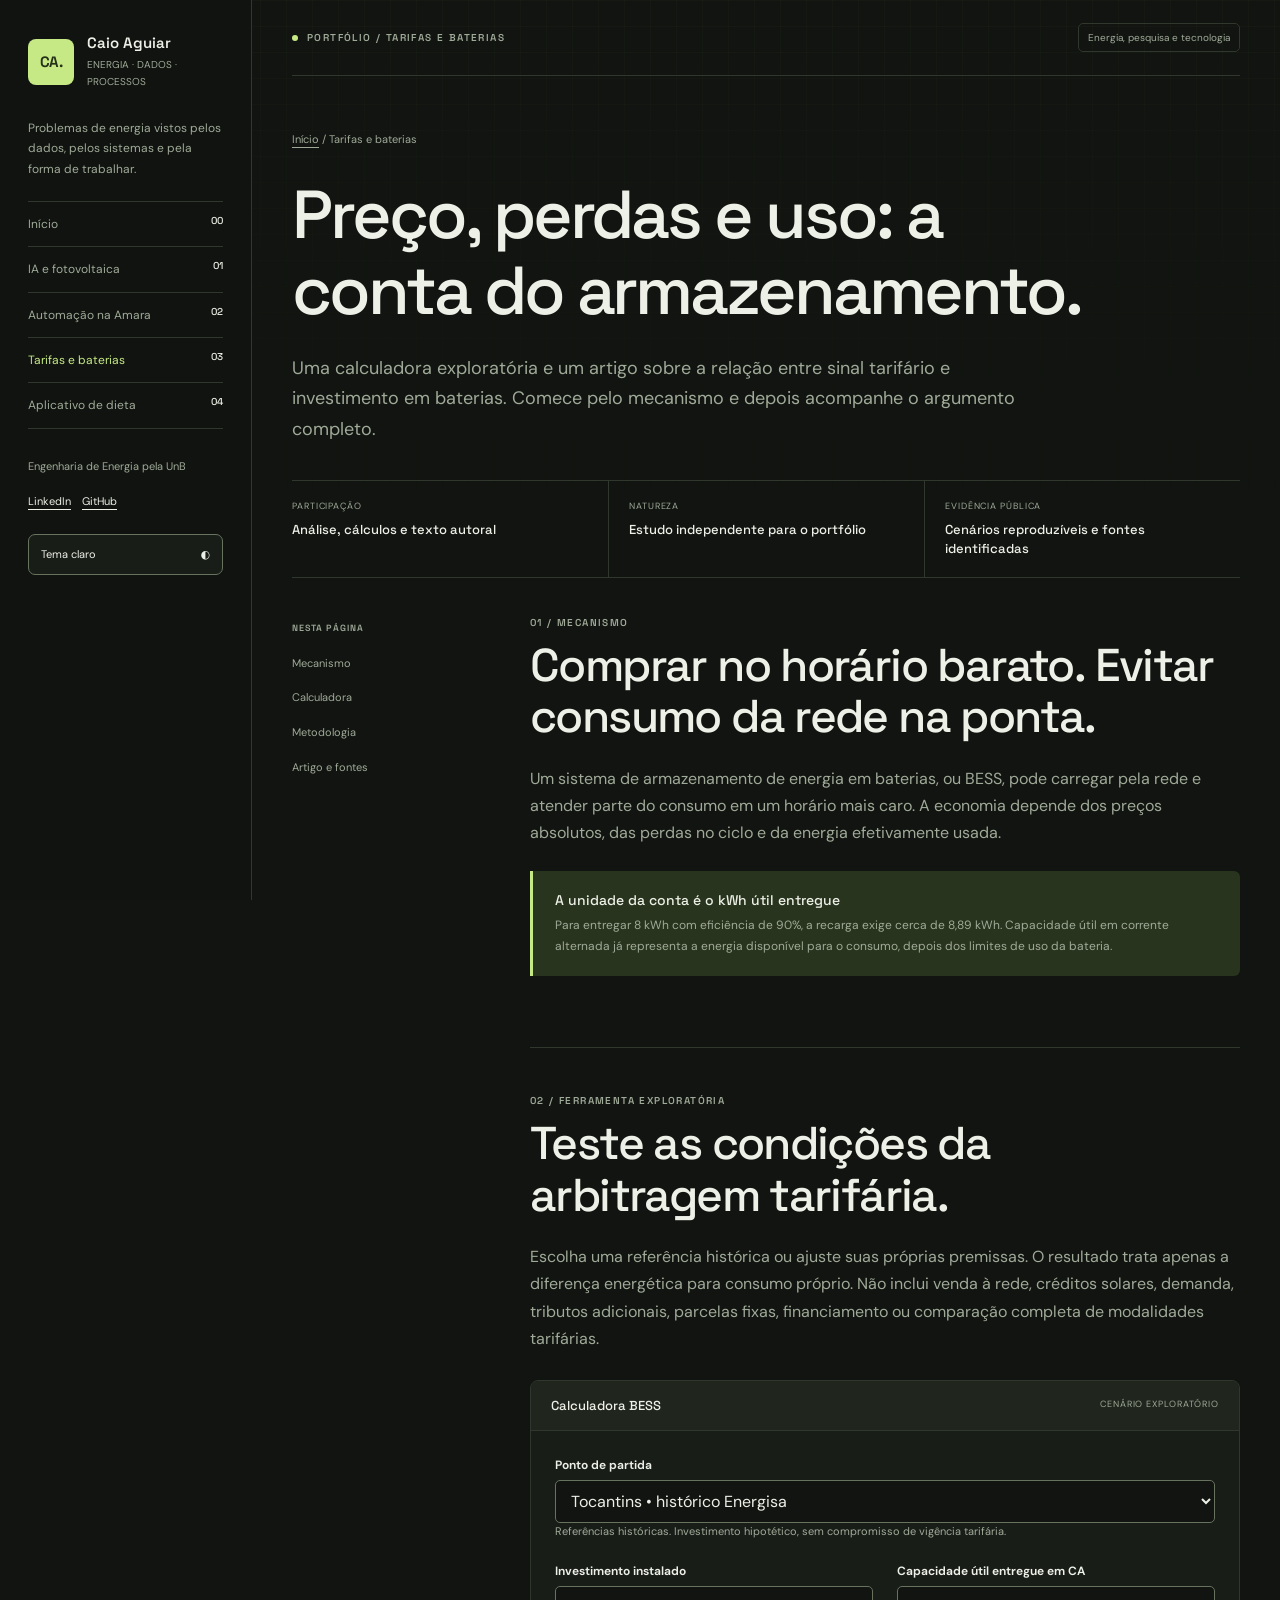
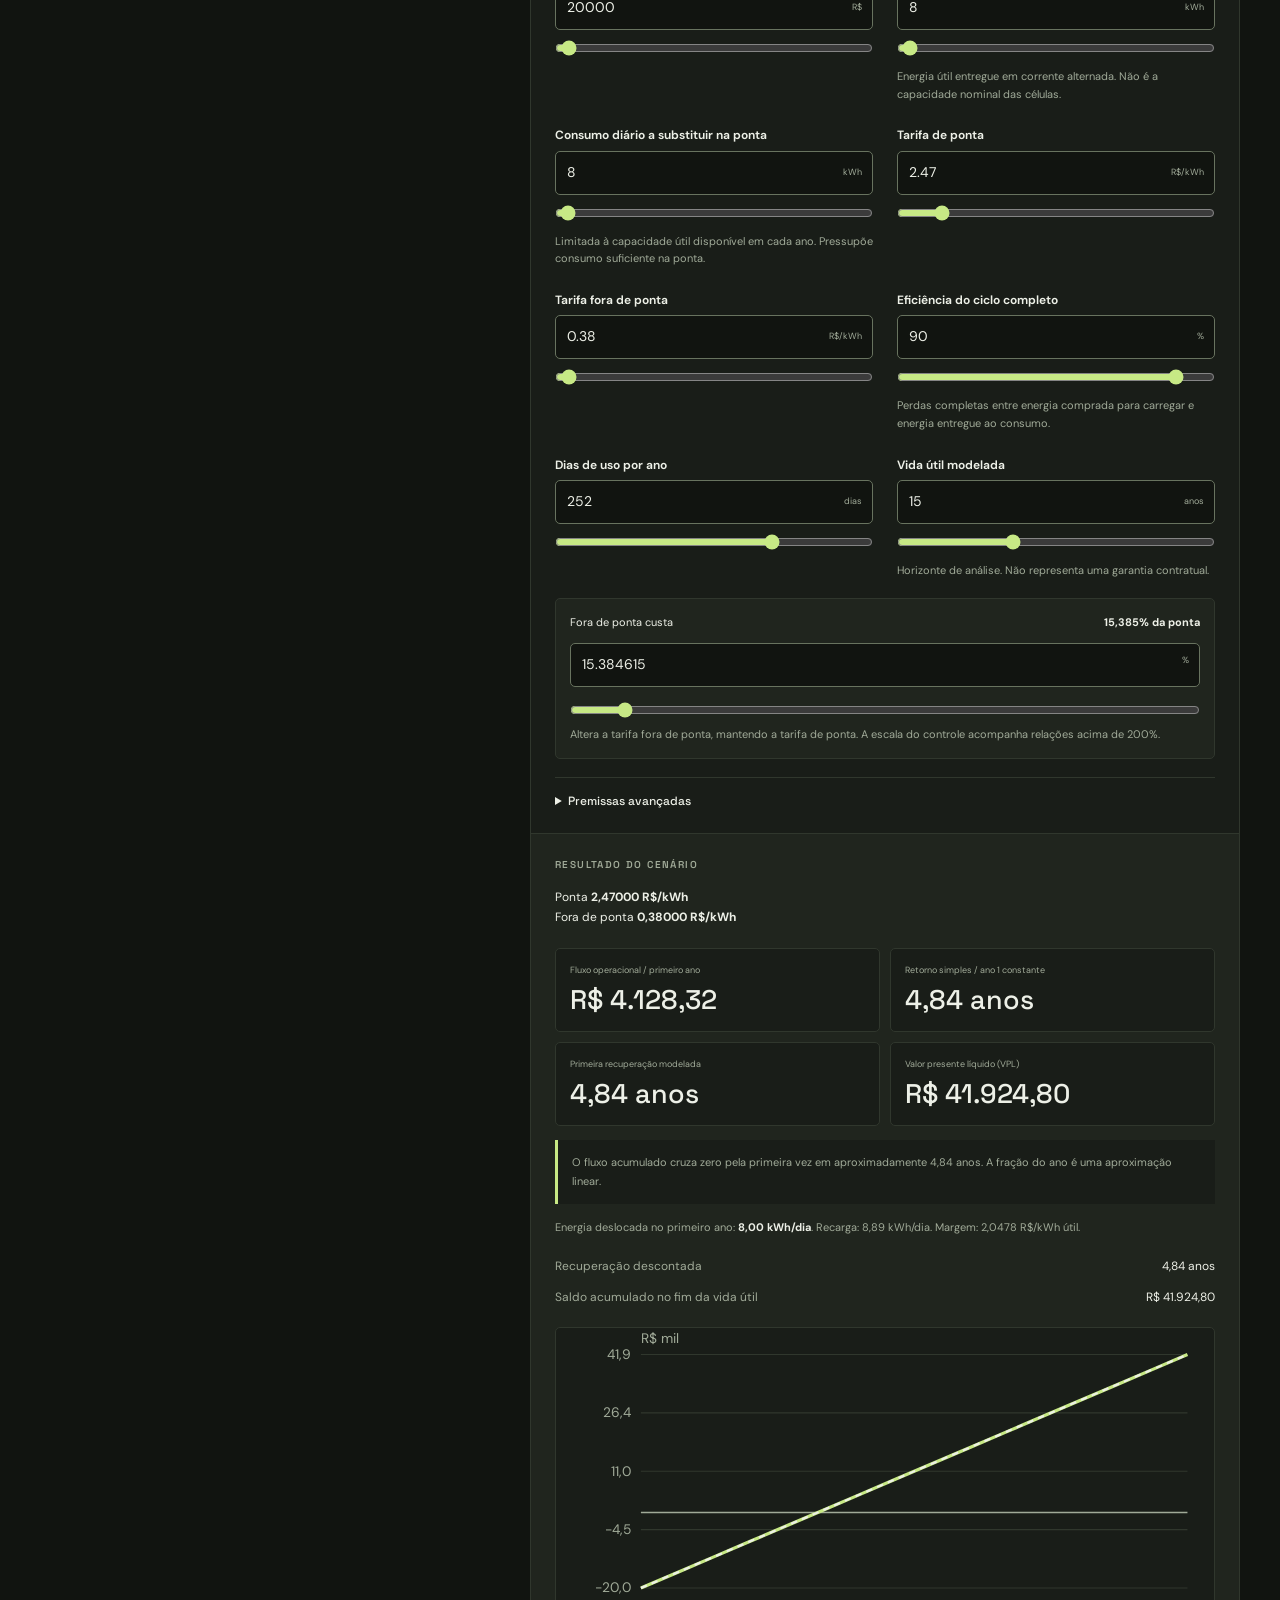
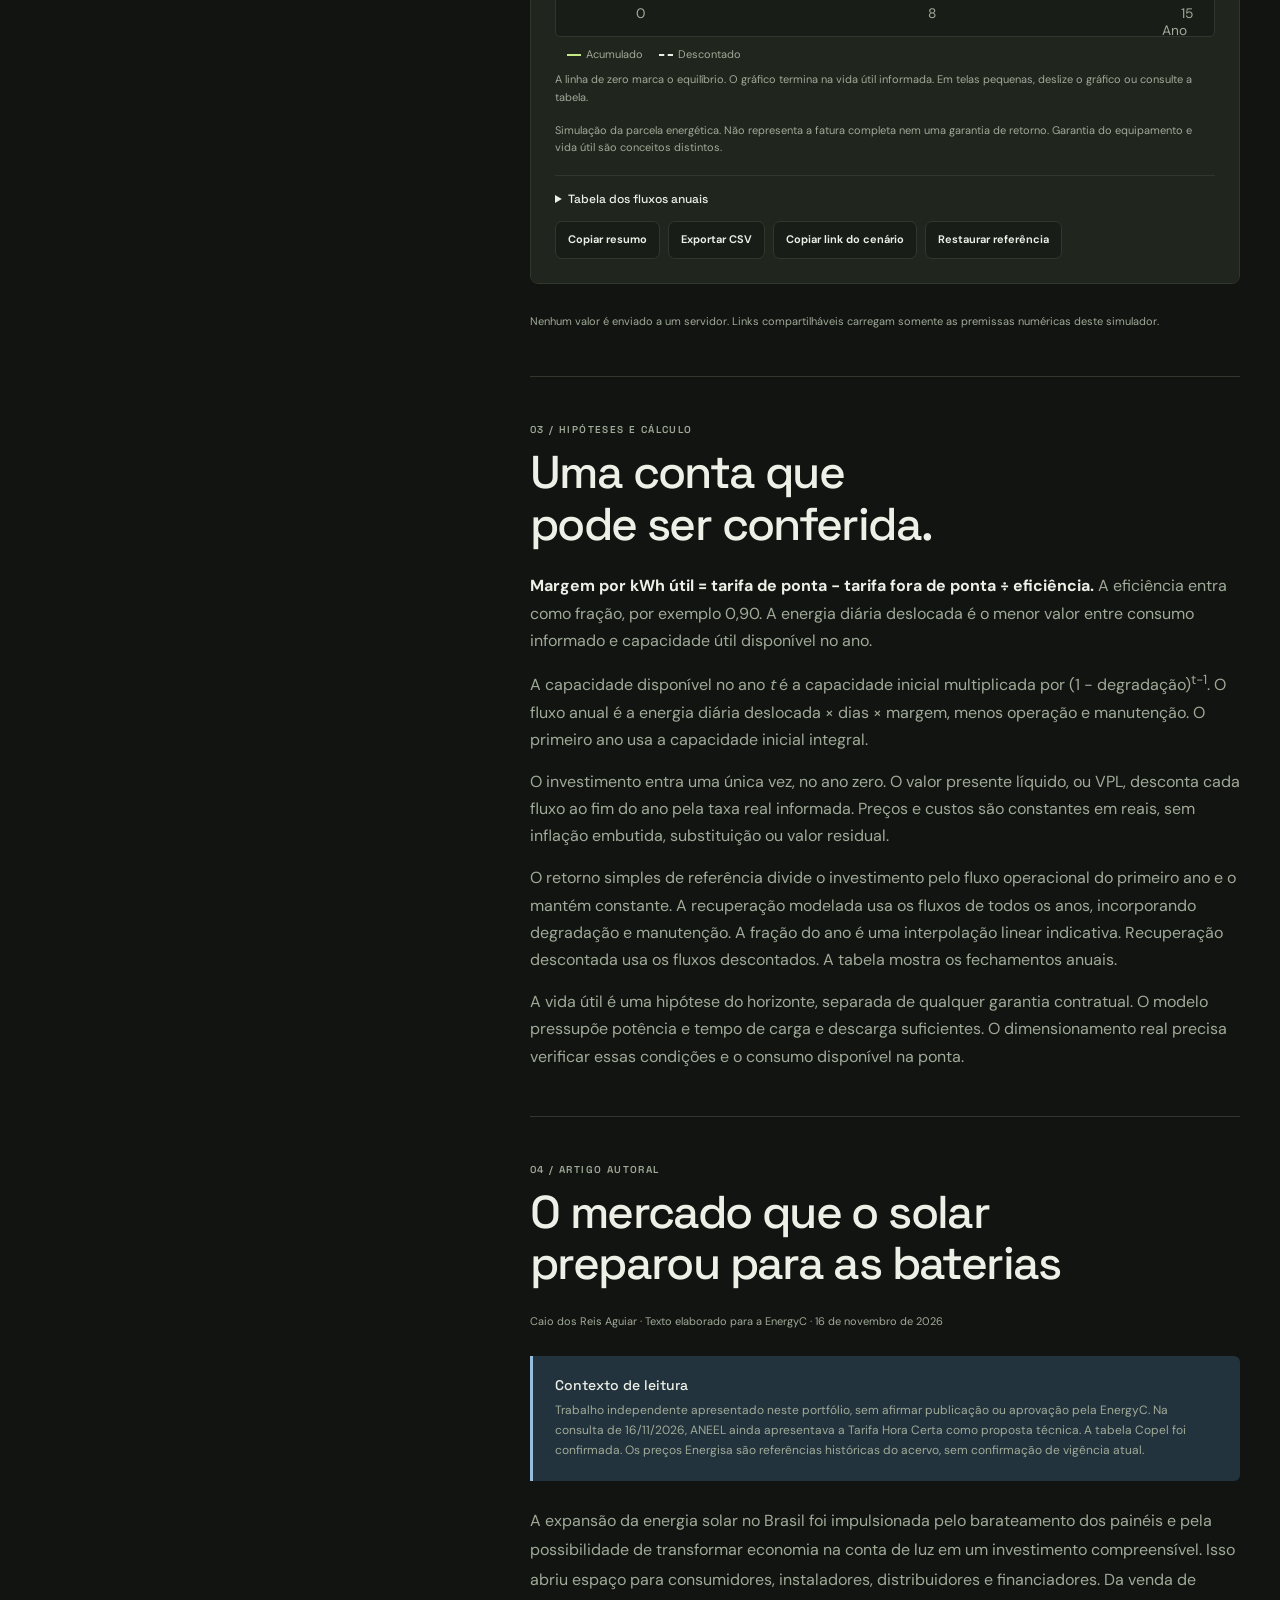
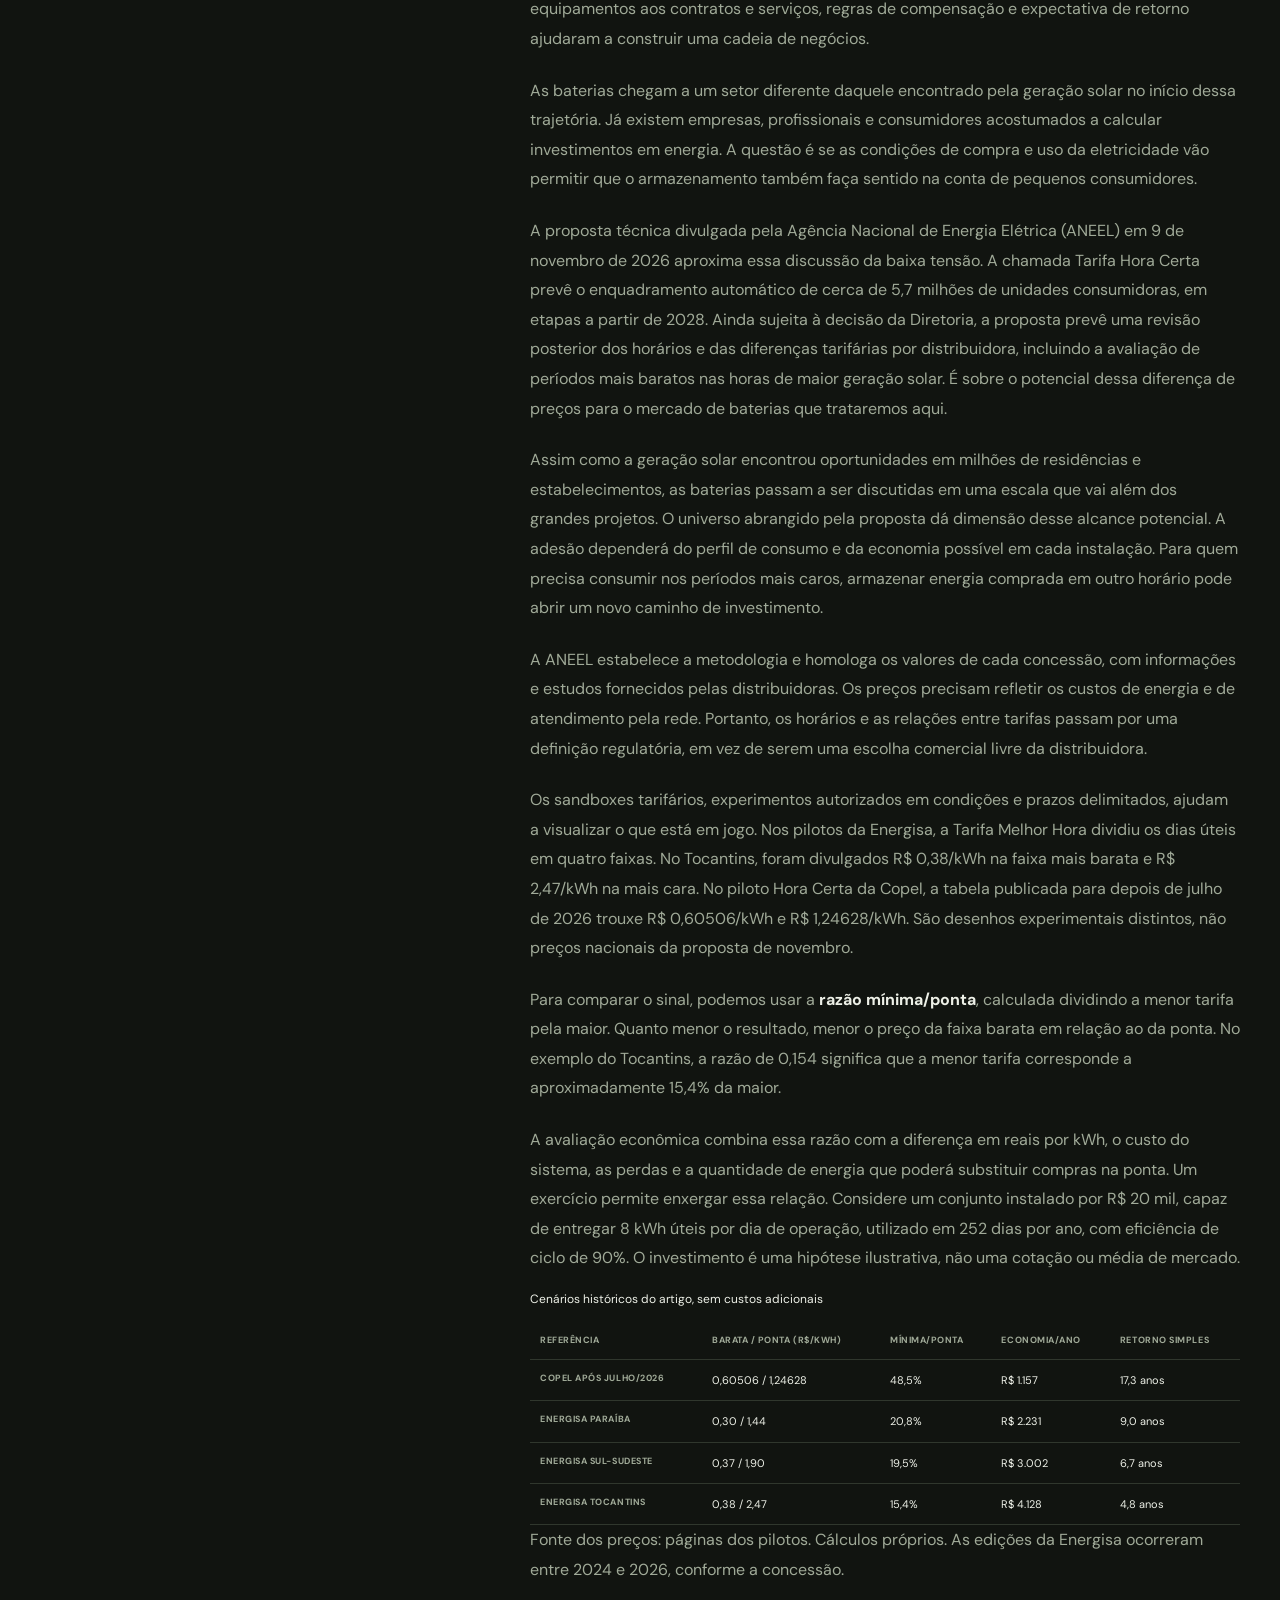
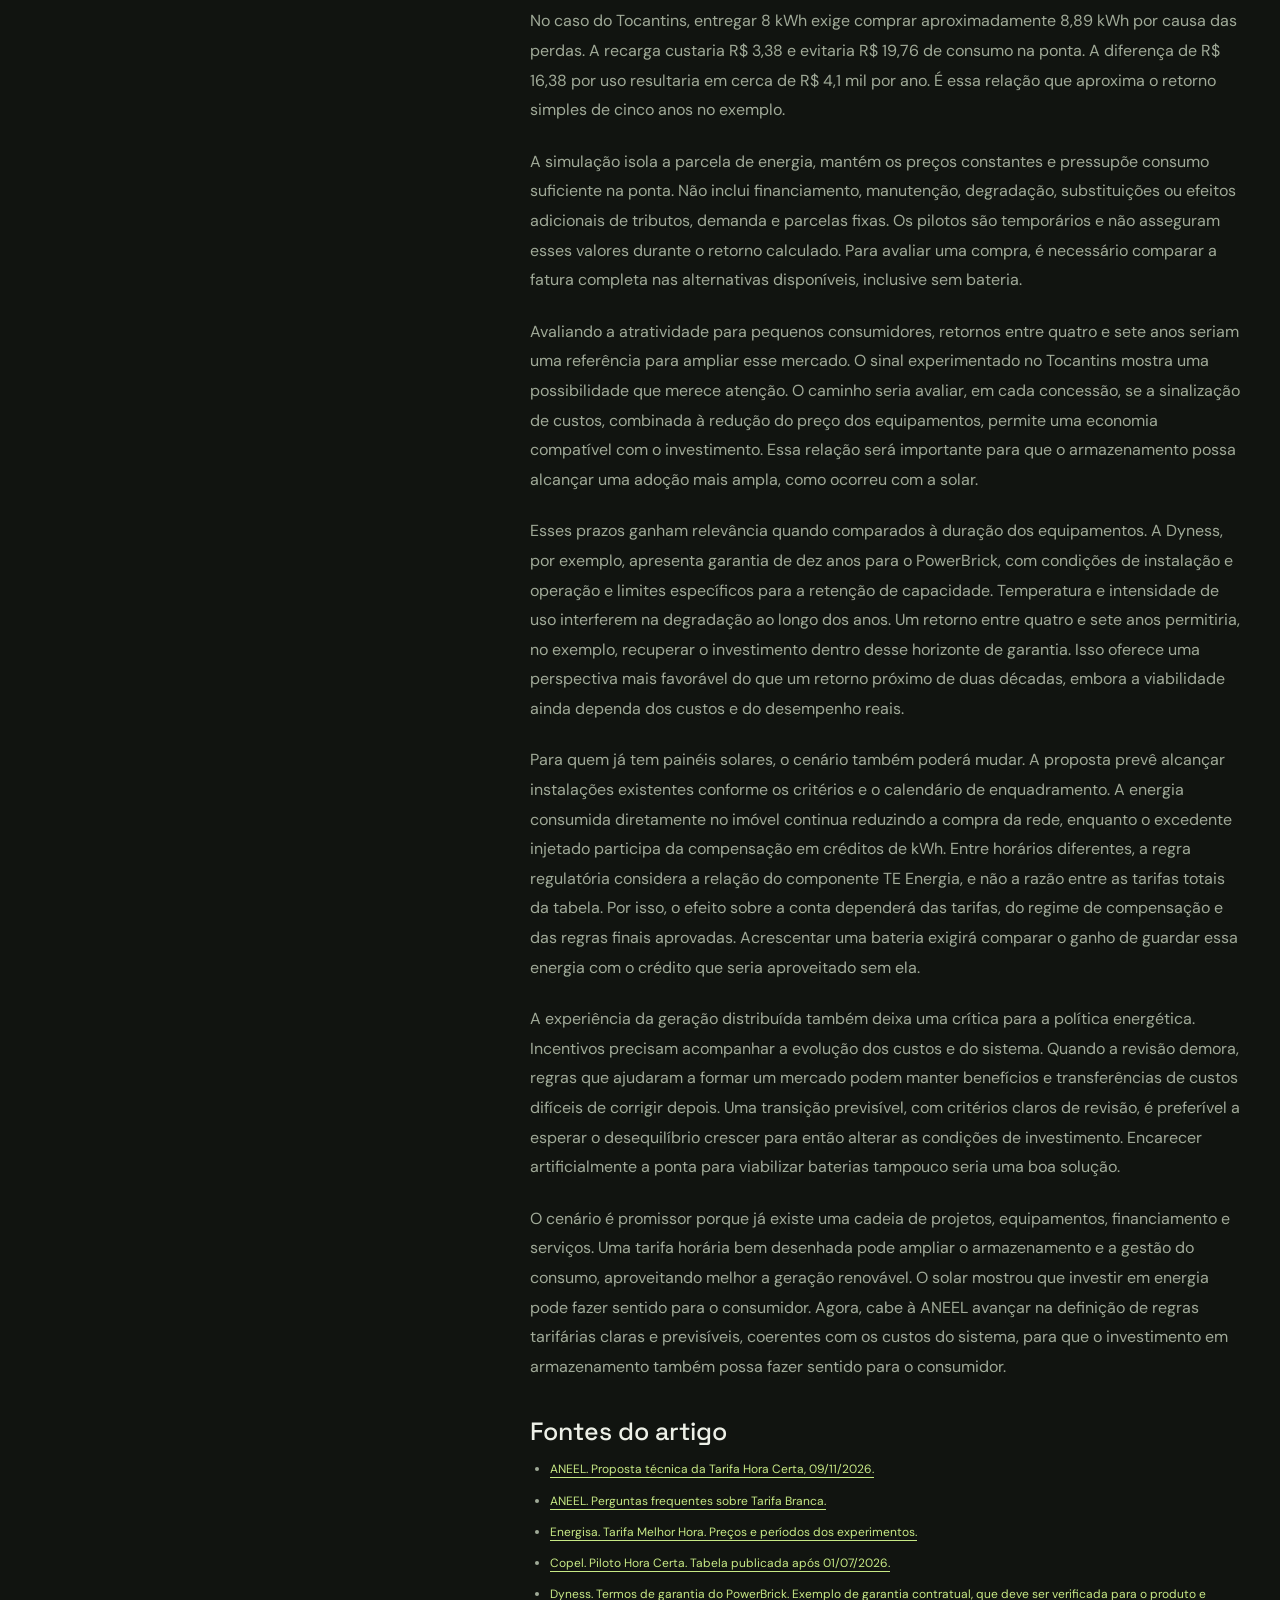
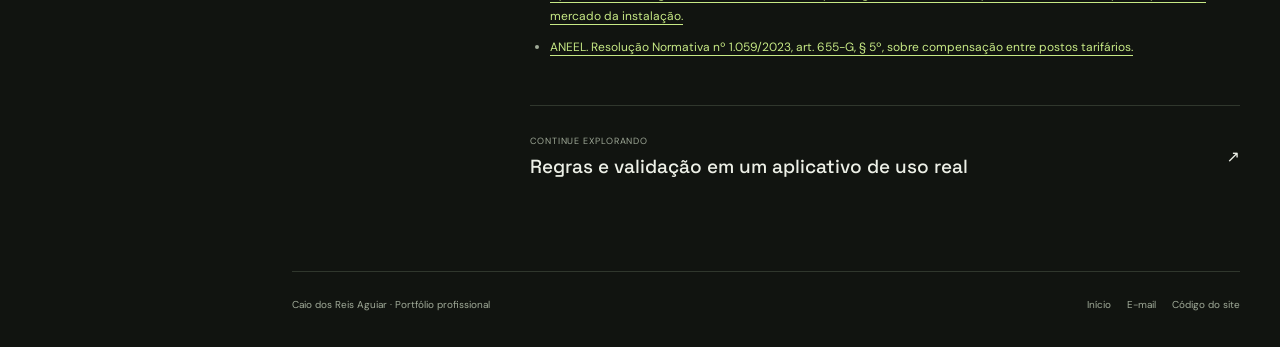
==== commit 3807d8dc: "Expand Amara case with Power Automate and Odoo projects" ====
--- a/projetos/baterias/index.html
+++ b/projetos/baterias/index.html
@@ -15,7 +15,7 @@
 <div class="mobile-header"><a class="brand" href="../../" aria-label="Caio Aguiar, início"><span class="brand-mark">CA.</span><strong>Caio Aguiar</strong></a><div class="mobile-actions"><button class="theme-button" data-theme-toggle type="button"><span>Tema claro</span><b aria-hidden="true">◐</b></button><button id="menu-toggle" class="icon-button" aria-controls="navigation" aria-expanded="false" aria-label="Abrir navegação">☰</button></div></div>
 <div class="site-shell"><aside id="navigation" class="sidebar"><a class="brand" href="../../"><span class="brand-mark">CA.</span><span><strong>Caio Aguiar</strong><small>ENERGIA · DADOS · PROCESSOS</small></span></a>
 <button id="nav-close" class="button small" type="button">Fechar navegação</button>
-<p class="sidebar-summary">Problemas de energia vistos pelos dados, pelos sistemas e pela forma de trabalhar.</p><nav class="sidebar-nav" aria-label="Principal"><a href="../../" >Início <span>00</span></a><a href="../../projetos/tcc/" >IA e fotovoltaica<span>01</span></a><a href="../../projetos/odoo/" >Processos e Odoo<span>02</span></a><a href="../../projetos/baterias/" aria-current="page">Tarifas e baterias<span>03</span></a><a href="../../projetos/dieta/" >Aplicativo de dieta<span>04</span></a></nav>
+<p class="sidebar-summary">Problemas de energia vistos pelos dados, pelos sistemas e pela forma de trabalhar.</p><nav class="sidebar-nav" aria-label="Principal"><a href="../../" >Início <span>00</span></a><a href="../../projetos/tcc/" >IA e fotovoltaica<span>01</span></a><a href="../../projetos/odoo/" >Automação na Amara<span>02</span></a><a href="../../projetos/baterias/" aria-current="page">Tarifas e baterias<span>03</span></a><a href="../../projetos/dieta/" >Aplicativo de dieta<span>04</span></a></nav>
 <div class="sidebar-foot"><p>Engenharia de Energia pela UnB</p><div class="sidebar-links"><a href="https://www.linkedin.com/in/caio-aguiar-01919a236/">LinkedIn</a><a href="https://github.com/caioaguiarkdw">GitHub</a></div><button class="theme-button" data-theme-toggle type="button"><span>Tema claro</span><b aria-hidden="true">◐</b></button></div></aside>
 <button class="nav-scrim" tabindex="-1" aria-label="Fechar navegação"></button>
 <main id="main" class="site-main" tabindex="-1"><div class="content"><div class="topline"><p class="eyebrow dot">Portfólio / Tarifas e baterias</p><span class="status-pill">Energia, pesquisa e tecnologia</span></div><header class="project-hero"><div class="breadcrumbs"><a href="../../">Início</a> / Tarifas e baterias</div><h1>Preço, perdas e uso: a conta do armazenamento.</h1><p class="lead">Uma calculadora exploratória e um artigo sobre a relação entre sinal tarifário e investimento em baterias. Comece pelo mecanismo e depois acompanhe o argumento completo.</p><dl class="project-meta"><div><dt>Participação</dt><dd>Análise, cálculos e texto autoral</dd></div><div><dt>Natureza</dt><dd>Estudo independente para o portfólio</dd></div><div><dt>Evidência pública</dt><dd>Cenários reproduzíveis e fontes identificadas</dd></div></dl></header><div class="case-grid"><nav class="case-index" aria-label="Nesta página"><strong>NESTA PÁGINA</strong><a href="#mecanismo">Mecanismo</a><a href="#calculadora">Calculadora</a><a href="#metodologia">Metodologia</a><a href="#artigo">Artigo e fontes</a></nav><div class="case-content"><section class="case-section" id="mecanismo"><p class="eyebrow">01 / Mecanismo</p><h2>Comprar no horário barato. Evitar consumo da rede na ponta.</h2><p>Um sistema de armazenamento de energia em baterias, ou BESS, pode carregar pela rede e atender parte do consumo em um horário mais caro. A economia depende dos preços absolutos, das perdas no ciclo e da energia efetivamente usada.</p><div class="callout"><strong>A unidade da conta é o kWh útil entregue</strong><p>Para entregar 8 kWh com eficiência de 90%, a recarga exige cerca de 8,89 kWh. Capacidade útil em corrente alternada já representa a energia disponível para o consumo, depois dos limites de uso da bateria.</p></div></section><section class="case-section" id="calculadora"><p class="eyebrow">02 / Ferramenta exploratória</p><h2>Teste as condições da arbitragem tarifária.</h2><p>Escolha uma referência histórica ou ajuste suas próprias premissas. O resultado trata apenas a diferença energética para consumo próprio. Não inclui venda à rede, créditos solares, demanda, tributos adicionais, parcelas fixas, financiamento ou comparação completa de modalidades tarifárias.</p><div id="calculator" class="calculator"><div class="panel-head"><strong>Calculadora BESS</strong><span>CENÁRIO EXPLORATÓRIO</span></div><div class="calculator-grid"><form class="calculator-form" id="bess-form" novalidate><div class="scenario-select"><label for="scenario">Ponto de partida</label><select id="scenario"><option value="custom">Cenário personalizado</option></select><p class="help">Referências históricas. Investimento hipotético, sem compromisso de vigência tarifária.</p></div><div id="essential-fields" class="field-grid"></div><div class="ratio-control"><label for="ratio-number">Fora de ponta custa <strong><output id="ratio-label">15,385</output>% da ponta</strong></label><div class="input-unit"><input id="ratio-number" type="number" min="0" max="200000000" step="any" aria-label="Fora de ponta como porcentagem da ponta"><span>%</span></div><label class="sr-only" for="ratio-range">Ajustar relação fora de ponta / ponta</label><input id="ratio-range" type="range" min="0" max="200" step="any"><p class="help">Altera a tarifa fora de ponta, mantendo a tarifa de ponta. A escala do controle acompanha relações acima de 200%.</p></div><details><summary>Premissas avançadas</summary><div id="advanced-fields" class="field-grid"></div></details><p class="form-error" id="form-error" role="alert" hidden></p></form><div class="calculator-results" id="calculator-results" aria-live="polite"></div></div><noscript><p class="no-script">Ative JavaScript para usar a calculadora. A fórmula, os cenários históricos e o artigo continuam disponíveis abaixo.</p></noscript></div><p class="figure-caption">Nenhum valor é enviado a um servidor. Links compartilháveis carregam somente as premissas numéricas deste simulador.</p></section><section class="case-section" id="metodologia"><p class="eyebrow">03 / Hipóteses e cálculo</p><h2>Uma conta que pode ser conferida.</h2><p><strong>Margem por kWh útil = tarifa de ponta − tarifa fora de ponta ÷ eficiência.</strong> A eficiência entra como fração, por exemplo 0,90. A energia diária deslocada é o menor valor entre consumo informado e capacidade útil disponível no ano.</p><p>A capacidade disponível no ano <em>t</em> é a capacidade inicial multiplicada por (1 − degradação)<sup>t−1</sup>. O fluxo anual é a energia diária deslocada × dias × margem, menos operação e manutenção. O primeiro ano usa a capacidade inicial integral.</p><p>O investimento entra uma única vez, no ano zero. O valor presente líquido, ou VPL, desconta cada fluxo ao fim do ano pela taxa real informada. Preços e custos são constantes em reais, sem inflação embutida, substituição ou valor residual.</p><p>O retorno simples de referência divide o investimento pelo fluxo operacional do primeiro ano e o mantém constante. A recuperação modelada usa os fluxos de todos os anos, incorporando degradação e manutenção. A fração do ano é uma interpolação linear indicativa. Recuperação descontada usa os fluxos descontados. A tabela mostra os fechamentos anuais.</p><p>A vida útil é uma hipótese do horizonte, separada de qualquer garantia contratual. O modelo pressupõe potência e tempo de carga e descarga suficientes. O dimensionamento real precisa verificar essas condições e o consumo disponível na ponta.</p></section><section class="case-section" id="artigo"><p class="eyebrow">04 / Artigo autoral</p><h2>O mercado que o solar preparou para as baterias</h2><div class="article-meta">Caio dos Reis Aguiar · Texto elaborado para a EnergyC · 16 de novembro de 2026</div><div class="callout blue"><strong>Contexto de leitura</strong><p>Trabalho independente apresentado neste portfólio, sem afirmar publicação ou aprovação pela EnergyC. Na consulta de 16/11/2026, ANEEL ainda apresentava a Tarifa Hora Certa como proposta técnica. A tabela Copel foi confirmada. Os preços Energisa são referências históricas do acervo, sem confirmação de vigência atual.</p></div><div class="prose"><p>A expansão da energia solar no Brasil foi impulsionada pelo barateamento dos painéis e pela possibilidade de transformar economia na conta de luz em um investimento compreensível. Isso abriu espaço para consumidores, instaladores, distribuidores e financiadores. Da venda de equipamentos aos contratos e serviços, regras de compensação e expectativa de retorno ajudaram a construir uma cadeia de negócios.</p><p>As baterias chegam a um setor diferente daquele encontrado pela geração solar no início dessa trajetória. Já existem empresas, profissionais e consumidores acostumados a calcular investimentos em energia. A questão é se as condições de compra e uso da eletricidade vão permitir que o armazenamento também faça sentido na conta de pequenos consumidores.</p><p>A proposta técnica divulgada pela Agência Nacional de Energia Elétrica (ANEEL) em 9 de novembro de 2026 aproxima essa discussão da baixa tensão. A chamada Tarifa Hora Certa prevê o enquadramento automático de cerca de 5,7 milhões de unidades consumidoras, em etapas a partir de 2028. Ainda sujeita à decisão da Diretoria, a proposta prevê uma revisão posterior dos horários e das diferenças tarifárias por distribuidora, incluindo a avaliação de períodos mais baratos nas horas de maior geração solar. É sobre o potencial dessa diferença de preços para o mercado de baterias que trataremos aqui.</p><p>Assim como a geração solar encontrou oportunidades em milhões de residências e estabelecimentos, as baterias passam a ser discutidas em uma escala que vai além dos grandes projetos. O universo abrangido pela proposta dá dimensão desse alcance potencial. A adesão dependerá do perfil de consumo e da economia possível em cada instalação. Para quem precisa consumir nos períodos mais caros, armazenar energia comprada em outro horário pode abrir um novo caminho de investimento.</p><p>A ANEEL estabelece a metodologia e homologa os valores de cada concessão, com informações e estudos fornecidos pelas distribuidoras. Os preços precisam refletir os custos de energia e de atendimento pela rede. Portanto, os horários e as relações entre tarifas passam por uma definição regulatória, em vez de serem uma escolha comercial livre da distribuidora.</p><p>Os sandboxes tarifários, experimentos autorizados em condições e prazos delimitados, ajudam a visualizar o que está em jogo. Nos pilotos da Energisa, a Tarifa Melhor Hora dividiu os dias úteis em quatro faixas. No Tocantins, foram divulgados R$ 0,38/kWh na faixa mais barata e R$ 2,47/kWh na mais cara. No piloto Hora Certa da Copel, a tabela publicada para depois de julho de 2026 trouxe R$ 0,60506/kWh e R$ 1,24628/kWh. São desenhos experimentais distintos, não preços nacionais da proposta de novembro.</p><p>Para comparar o sinal, podemos usar a <strong>razão mínima/ponta</strong>, calculada dividindo a menor tarifa pela maior. Quanto menor o resultado, menor o preço da faixa barata em relação ao da ponta. No exemplo do Tocantins, a razão de 0,154 significa que a menor tarifa corresponde a aproximadamente 15,4% da maior.</p><p>A avaliação econômica combina essa razão com a diferença em reais por kWh, o custo do sistema, as perdas e a quantidade de energia que poderá substituir compras na ponta. Um exercício permite enxergar essa relação. Considere um conjunto instalado por R$ 20 mil, capaz de entregar 8 kWh úteis por dia de operação, utilizado em 252 dias por ano, com eficiência de ciclo de 90%. O investimento é uma hipótese ilustrativa, não uma cotação ou média de mercado.</p><div class="table-scroll" tabindex="0" role="region" aria-label="Cenários históricos do artigo"><table><caption>Cenários históricos do artigo, sem custos adicionais</caption><thead><tr><th scope="col">Referência</th><th scope="col">Barata / ponta (R$/kWh)</th><th scope="col">Mínima/ponta</th><th scope="col">Economia/ano</th><th scope="col">Retorno simples</th></tr></thead><tbody><tr><th scope="row">Copel após julho/2026</th><td>0,60506 / 1,24628</td><td>48,5%</td><td>R$ 1.157</td><td>17,3 anos</td></tr><tr><th scope="row">Energisa Paraíba</th><td>0,30 / 1,44</td><td>20,8%</td><td>R$ 2.231</td><td>9,0 anos</td></tr><tr><th scope="row">Energisa Sul-Sudeste</th><td>0,37 / 1,90</td><td>19,5%</td><td>R$ 3.002</td><td>6,7 anos</td></tr><tr><th scope="row">Energisa Tocantins</th><td>0,38 / 2,47</td><td>15,4%</td><td>R$ 4.128</td><td>4,8 anos</td></tr></tbody></table></div><p>Fonte dos preços: páginas dos pilotos. Cálculos próprios. As edições da Energisa ocorreram entre 2024 e 2026, conforme a concessão.</p><p>No caso do Tocantins, entregar 8 kWh exige comprar aproximadamente 8,89 kWh por causa das perdas. A recarga custaria R$ 3,38 e evitaria R$ 19,76 de consumo na ponta. A diferença de R$ 16,38 por uso resultaria em cerca de R$ 4,1 mil por ano. É essa relação que aproxima o retorno simples de cinco anos no exemplo.</p><p>A simulação isola a parcela de energia, mantém os preços constantes e pressupõe consumo suficiente na ponta. Não inclui financiamento, manutenção, degradação, substituições ou efeitos adicionais de tributos, demanda e parcelas fixas. Os pilotos são temporários e não asseguram esses valores durante o retorno calculado. Para avaliar uma compra, é necessário comparar a fatura completa nas alternativas disponíveis, inclusive sem bateria.</p><p>Avaliando a atratividade para pequenos consumidores, retornos entre quatro e sete anos seriam uma referência para ampliar esse mercado. O sinal experimentado no Tocantins mostra uma possibilidade que merece atenção. O caminho seria avaliar, em cada concessão, se a sinalização de custos, combinada à redução do preço dos equipamentos, permite uma economia compatível com o investimento. Essa relação será importante para que o armazenamento possa alcançar uma adoção mais ampla, como ocorreu com a solar.</p><p>Esses prazos ganham relevância quando comparados à duração dos equipamentos. A Dyness, por exemplo, apresenta garantia de dez anos para o PowerBrick, com condições de instalação e operação e limites específicos para a retenção de capacidade. Temperatura e intensidade de uso interferem na degradação ao longo dos anos. Um retorno entre quatro e sete anos permitiria, no exemplo, recuperar o investimento dentro desse horizonte de garantia. Isso oferece uma perspectiva mais favorável do que um retorno próximo de duas décadas, embora a viabilidade ainda dependa dos custos e do desempenho reais.</p><p>Para quem já tem painéis solares, o cenário também poderá mudar. A proposta prevê alcançar instalações existentes conforme os critérios e o calendário de enquadramento. A energia consumida diretamente no imóvel continua reduzindo a compra da rede, enquanto o excedente injetado participa da compensação em créditos de kWh. Entre horários diferentes, a regra regulatória considera a relação do componente TE Energia, e não a razão entre as tarifas totais da tabela. Por isso, o efeito sobre a conta dependerá das tarifas, do regime de compensação e das regras finais aprovadas. Acrescentar uma bateria exigirá comparar o ganho de guardar essa energia com o crédito que seria aproveitado sem ela.</p><p>A experiência da geração distribuída também deixa uma crítica para a política energética. Incentivos precisam acompanhar a evolução dos custos e do sistema. Quando a revisão demora, regras que ajudaram a formar um mercado podem manter benefícios e transferências de custos difíceis de corrigir depois. Uma transição previsível, com critérios claros de revisão, é preferível a esperar o desequilíbrio crescer para então alterar as condições de investimento. Encarecer artificialmente a ponta para viabilizar baterias tampouco seria uma boa solução.</p><p>O cenário é promissor porque já existe uma cadeia de projetos, equipamentos, financiamento e serviços. Uma tarifa horária bem desenhada pode ampliar o armazenamento e a gestão do consumo, aproveitando melhor a geração renovável. O solar mostrou que investir em energia pode fazer sentido para o consumidor. Agora, cabe à ANEEL avançar na definição de regras tarifárias claras e previsíveis, coerentes com os custos do sistema, para que o investimento em armazenamento também possa fazer sentido para o consumidor.</p><h3>Fontes do artigo</h3><ul class="source-list"><li><a href="https://www.gov.br/aneel/pt-br/assuntos/noticias/2026/tarifa-hora-certa-proposta-preve-enquadramento-automatico-de-consumidores-que-usam-mais-de-500-kwh-mes">ANEEL. Proposta técnica da Tarifa Hora Certa, 09/11/2026.</a></li><li><a href="https://www.gov.br/aneel/pt-br/assuntos/tarifas/tarifa-branca/perguntas-frequentes-sobre-tarifa-branca">ANEEL. Perguntas frequentes sobre Tarifa Branca.</a></li><li><a href="https://www.energisa.com.br/sobre-nos/inovacao/inovacao/tarifa-melhor-hora">Energisa. Tarifa Melhor Hora. Preços e períodos dos experimentos.</a></li><li><a href="https://www.copel.com/site/tarifa-hora-certa/">Copel. Piloto Hora Certa. Tabela publicada após 01/07/2026.</a></li><li><a href="https://mea.dyness.com/Public/Uploads/uploadfile/files/20250716/DynessWarrantyTermsPowerBrick.pdf">Dyness. Termos de garantia do PowerBrick. Exemplo de garantia contratual, que deve ser verificada para o produto e mercado da instalação.</a></li><li><a href="https://www2.aneel.gov.br/cedoc/pubren20231059.pdf">ANEEL. Resolução Normativa nº 1.059/2023, art. 655-G, § 5º, sobre compensação entre postos tarifários.</a></li></ul></div></section><a class="next-project" href="../../projetos/dieta/"><span><small>Continue explorando</small><strong>Regras e validação em um aplicativo de uso real</strong></span><span aria-hidden="true">↗</span></a></div></div>
--- a/assets/site.css
+++ b/assets/site.css
@@ -517,6 +517,66 @@
 html:not(.js) .mobile-header, html:not(.js) .theme-button, html:not(.js) .figure-tabs, html:not(.js) [data-zoom], html:not(.js) .demo-footer, html:not(.js) .process-steps { display: none; }
 html:not(.js) .calculator-grid { display: none; }
 html:not(.js) .process-demo { display: block; }
+
+/* Caso Amara: duas implementações, com diagramas próprios e dados fictícios. */
+.amara-layers { display: grid; grid-template-columns: repeat(2,minmax(0,1fr)); margin: 28px 0; border: 1px solid var(--line); border-radius: 7px; overflow: hidden; }
+.amara-layers > div { min-width: 0; padding: 22px; background: var(--surface); }
+.amara-layers > div:nth-child(even) { border-left: 1px solid var(--line); }
+.amara-layers > div:nth-child(n+3) { border-top: 1px solid var(--line); }
+.amara-layers span { color: var(--lime); font: 600 10px "Space Grotesk",sans-serif; }
+.amara-layers h3 { margin: 10px 0 8px; font-size: 18px; }
+.amara-layers p { color: var(--muted); font-size: 12px; }
+.amara-diagram { margin: 30px 0; padding: 24px; border: 1px solid var(--line); border-radius: 8px; background: var(--surface); }
+.amara-diagram figcaption { padding-bottom: 19px; border-bottom: 1px solid var(--line); }
+.amara-diagram figcaption strong { display: block; margin-top: 8px; font: 500 20px/1.3 "Space Grotesk",sans-serif; }
+.amara-flow { list-style: none; padding: 0; margin: 22px 0; }
+.amara-flow > li { position: relative; padding: 15px 18px; border: 1px solid var(--line); border-radius: 5px; background: var(--surface-2); }
+.amara-flow > li + li { margin-top: 30px; }
+.amara-flow > li + li::before { content: "↓"; position: absolute; left: 50%; top: -29px; transform: translateX(-50%); color: var(--lime); font-size: 19px; line-height: 26px; }
+.amara-flow span { display: block; color: var(--lime); font: 600 9px "Space Grotesk",sans-serif; letter-spacing: .08em; text-transform: uppercase; }
+.amara-flow strong { display: block; margin-top: 6px; font: 500 16px/1.35 "Space Grotesk",sans-serif; }
+.amara-flow p { color: var(--muted); font-size: 12px; margin-top: 7px; }
+.amara-flow > .amara-flow-split { display: grid; grid-template-columns: repeat(2,minmax(0,1fr)); padding: 0; border: 0; background: none; gap: 26px; }
+.amara-flow-split > div { position: relative; min-width: 0; padding: 17px; border: 1px solid var(--line); border-radius: 5px; background: var(--blue-soft); }
+.amara-flow-split > div + div { background: var(--lime-soft); }
+.amara-flow-split > div + div::before { content: "→"; position: absolute; left: -23px; top: 50%; transform: translateY(-50%); color: var(--lime); }
+.amara-odoo-flow .amara-flow { border-left: 1px solid var(--line); margin-left: 6px; padding-left: 22px; }
+.amara-odoo-flow .amara-flow > li + li { margin-top: 14px; }
+.amara-odoo-flow .amara-flow > li::before { content: ""; position: absolute; width: 9px; height: 9px; top: 19px; left: -27px; background: var(--lime); border: 2px solid var(--surface); border-radius: 50%; transform: none; }
+.amara-decisions { margin-top: 20px; border-top: 1px solid var(--line); }
+.amara-decisions article { padding: 20px 0; border-bottom: 1px solid var(--line); }
+.amara-decisions h4 { font-size: 17px; font-weight: 500; line-height: 1.35; margin-bottom: 7px; }
+.amara-decisions p { color: var(--muted); font-size: 13px; }
+.amara-demo-body { min-width: 0; padding: 24px; }
+.amara-demo-body > p { color: var(--muted); font-size: 13px; margin-bottom: 20px; }
+.amara-demo-body .figure-tabs { margin-top: 10px; }
+.amara-sales-panel { min-width: 0; margin: 22px 0; }
+.amara-offer { display: grid; grid-template-columns: repeat(2,minmax(0,1fr)); gap: 12px; }
+.amara-offer > div { min-width: 0; padding: 16px; border: 1px solid var(--line); background: var(--surface-2); border-radius: 5px; }
+.amara-offer dt { color: var(--muted); font-size: 10px; }
+.amara-offer dd { margin-top: 5px; font: 500 21px "Space Grotesk",sans-serif; }
+.amara-sales-panel th, .amara-sales-panel td { white-space: nowrap; }
+.amara-sales-panel .table-scroll { border: 1px solid var(--line); border-radius: 5px; }
+.amara-sales-panel caption { text-align: left; color: var(--muted); padding: 10px; }
+.amara-technical-body { padding-top: 16px; color: var(--muted); font-size: 13px; }
+.amara-technical-body p + p { margin-top: 13px; }
+.amara-deliveries { display: grid; grid-template-columns: repeat(2,minmax(0,1fr)); gap: 14px; margin: 28px 0; }
+.amara-deliveries article { padding: 24px; background: var(--surface); border: 1px solid var(--line); border-radius: 7px; }
+.amara-deliveries h3 { margin: 13px 0; font-size: 21px; }
+.amara-deliveries article > p:last-child { color: var(--muted); font-size: 13px; }
+html:not(.js) [data-sales-panel][hidden] { display: block !important; }
+html:not(.js) #sales-reset { display: none; }
+
+@media (max-width: 600px) {
+  .amara-layers, .amara-deliveries { grid-template-columns: minmax(0,1fr); }
+  .amara-layers > div:nth-child(even) { border-left: 0; }
+  .amara-layers > div + div { border-top: 1px solid var(--line); }
+  .amara-diagram, .amara-demo-body { padding: 17px; }
+  .amara-flow > .amara-flow-split { grid-template-columns: minmax(0,1fr); }
+  .amara-flow-split > div + div { margin-top: 0; }
+  .amara-flow-split > div + div::before { content: "↓"; top: -26px; left: 50%; transform: translateX(-50%); }
+  .amara-offer { grid-template-columns: minmax(0,1fr); }
+}
 
 @media (max-width: 1080px) {
   :root { --sidebar: 218px; }
